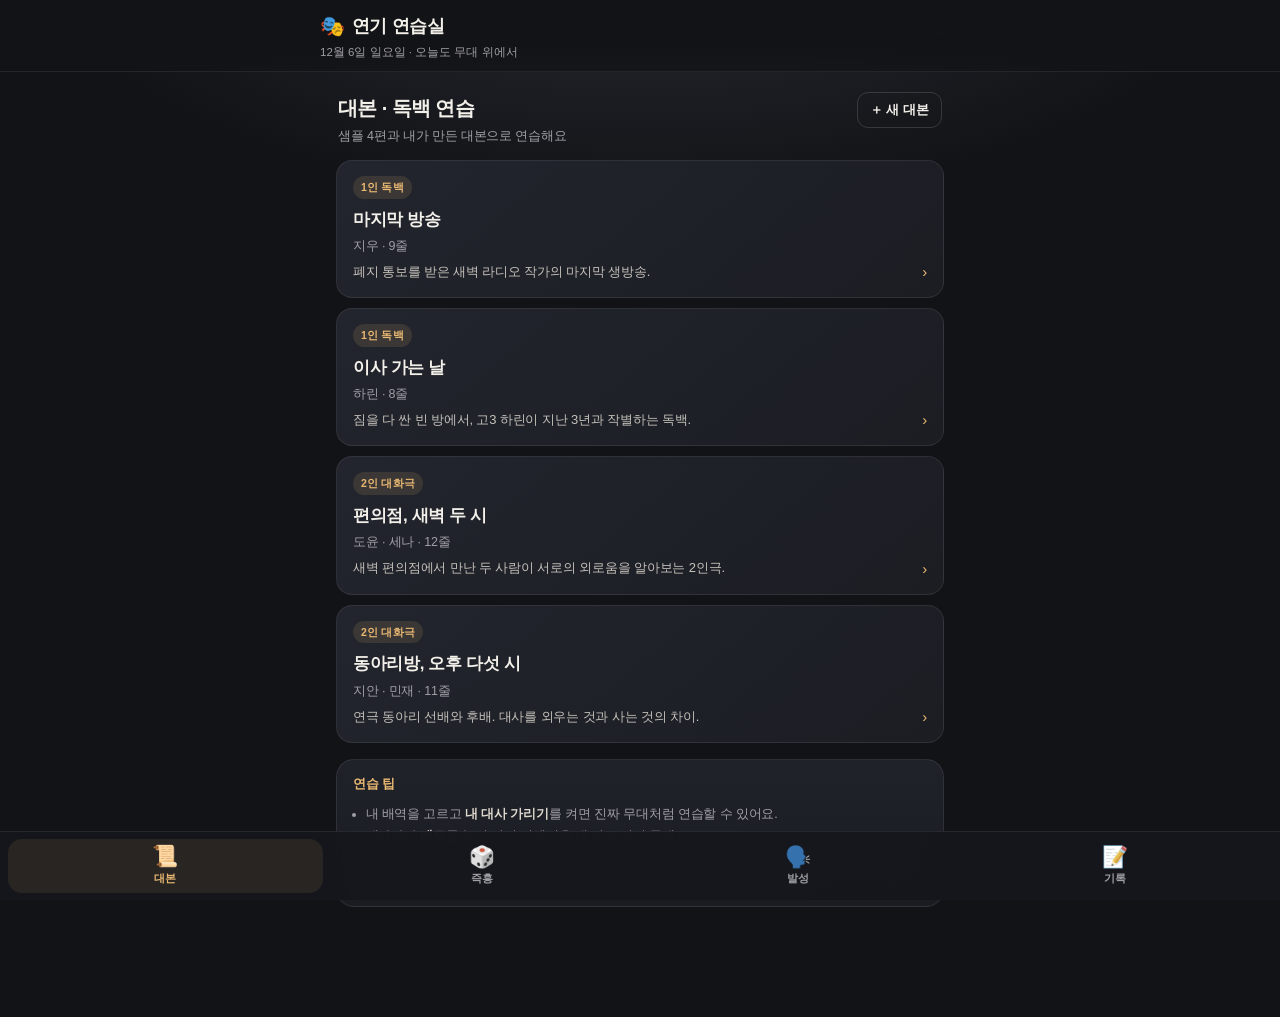
==== index.html @ a3982cc3 "연기 연습 웹앱 배포 (index.html)" ====
<!DOCTYPE html>
<html lang="ko">
<head>
<meta charset="utf-8">
<meta name="viewport" content="width=device-width, initial-scale=1, viewport-fit=cover">
<meta name="theme-color" content="#121316">
<meta name="apple-mobile-web-app-capable" content="yes">
<meta name="apple-mobile-web-app-title" content="연기 연습실">
<meta name="apple-mobile-web-app-status-bar-style" content="black-translucent">
<title>🎭 연기 연습실</title>
<style>
:root{
  --bg:#121316;
  --bg-2:#181a20;
  --panel:#1e2027;
  --panel-2:#242732;
  --line:rgba(255,255,255,.08);
  --line-2:rgba(255,255,255,.14);
  --text:#f3f0ea;
  --muted:#a09ea6;
  --gold:#e9b872;
  --gold-soft:rgba(233,184,114,.12);
  --coral:#f0836b;
  --coral-soft:rgba(240,131,107,.12);
  --green:#8fce9f;
  --radius:18px;
}
*,*::before,*::after{box-sizing:border-box}
html{-webkit-text-size-adjust:100%;scroll-behavior:smooth}
body{
  margin:0;
  min-height:100vh;
  background:#121316;
  background-image:radial-gradient(900px 430px at 50% -10%, #2a2e38 0%, rgba(18,19,22,0) 72%);
  background-repeat:no-repeat;
  color:var(--text);
  font-family:-apple-system,BlinkMacSystemFont,"Apple SD Gothic Neo","Noto Sans KR","Malgun Gothic","Helvetica Neue",sans-serif;
  font-size:16px;
  line-height:1.6;
  letter-spacing:-.01em;
  padding-bottom:calc(88px + env(safe-area-inset-bottom));
  -webkit-font-smoothing:antialiased;
  word-break:keep-all;
  overflow-wrap:break-word;
}
button{font:inherit;color:inherit;background:none;border:0;cursor:pointer;-webkit-tap-highlight-color:transparent}
input,textarea,select{font:inherit;color:inherit}
h1,h2,h3,p,ul{margin:0}
ul{padding-left:1.1em}
.hidden{display:none !important}

/* ---------- header ---------- */
.app-header{
  position:sticky;top:0;z-index:20;
  padding:calc(12px + env(safe-area-inset-top)) 18px 10px;
  background:linear-gradient(180deg, rgba(18,19,22,.97) 60%, rgba(18,19,22,.72));
  -webkit-backdrop-filter:blur(14px);backdrop-filter:blur(14px);
  border-bottom:1px solid var(--line);
}
.header-inner{max-width:640px;margin:0 auto;display:flex;align-items:baseline;justify-content:space-between;gap:10px}
.app-header h1{font-size:18px;letter-spacing:-.02em;display:flex;align-items:center;gap:7px}
.app-header .tagline{font-size:11.5px;color:var(--muted);margin-top:2px;letter-spacing:0}
.brand-mark{font-size:20px;line-height:1}

/* ---------- views ---------- */
main{max-width:640px;margin:0 auto}
.view{display:none;padding:16px 16px 8px}
.view.active{display:block;animation:fadeUp .28s ease both}
@keyframes fadeUp{from{opacity:0;transform:translateY(6px)}to{opacity:1;transform:none}}

.section-head{display:flex;align-items:flex-start;justify-content:space-between;gap:10px;margin:4px 2px 14px}
.section-head h2{font-size:20px;letter-spacing:-.03em}
.section-head .sub{color:var(--muted);font-size:12.5px;margin-top:2px}

/* ---------- generic ---------- */
.btn{
  display:inline-flex;align-items:center;justify-content:center;gap:6px;
  min-height:44px;padding:10px 16px;border-radius:14px;
  background:var(--panel-2);border:1px solid var(--line);color:var(--text);
  font-size:14.5px;font-weight:600;transition:transform .12s ease, background .2s, opacity .2s;
}
.btn:active{transform:scale(.97)}
.btn.primary{background:linear-gradient(135deg,#e9b872,#f0836b);color:#22190f;border-color:transparent;font-weight:800}
.btn.ghost{background:transparent;border-color:var(--line-2);color:var(--text)}
.btn.small{min-height:36px;padding:6px 12px;font-size:13px;border-radius:11px}
.btn.block{width:100%}
.btn.big{min-height:52px;font-size:16px;margin-top:12px}
.btn:disabled{opacity:.45}
.row-2{display:flex;gap:9px}
.row-2>.btn{flex:1}
.row-3{display:flex;gap:8px;margin-top:12px}
.row-3>.btn{flex:1;padding:10px 8px;font-size:13.5px}

.panel{
  background:linear-gradient(180deg,#20222a,#1a1c22);
  border:1px solid var(--line);
  border-radius:var(--radius);
  padding:16px;
  margin-bottom:14px;
}
.panel h3{font-size:14.5px;letter-spacing:-.02em;color:#f6f1e6;margin-bottom:10px}
.hint{color:var(--muted);font-size:12.5px;line-height:1.6}
.hint.inline{margin-left:8px}
.hint:empty{display:none}
.role-line{display:flex;align-items:center;gap:10px;flex-wrap:wrap}
.role-line .field-label{margin:0;flex:0 0 auto}
.field-label{font-size:12px;color:var(--gold);font-weight:700;letter-spacing:.02em;margin:10px 0 7px}
.field-label:first-child{margin-top:0}
.meta{color:var(--muted);font-size:12.5px}
.badge{display:inline-block;font-size:10.5px;font-weight:700;padding:3px 8px;border-radius:999px;background:var(--gold-soft);color:var(--gold);letter-spacing:.02em}
.badge.alt{background:var(--coral-soft);color:var(--coral)}

/* ---------- tabbar ---------- */
.tabbar{
  position:fixed;left:0;right:0;bottom:0;z-index:30;
  display:grid;grid-template-columns:repeat(4,1fr);gap:2px;
  padding:7px 8px calc(7px + env(safe-area-inset-bottom));
  background:rgba(22,23,28,.97);
  -webkit-backdrop-filter:blur(20px);backdrop-filter:blur(20px);
  border-top:1px solid var(--line);
}
.tabbar button{
  display:flex;flex-direction:column;align-items:center;justify-content:center;gap:3px;
  min-height:54px;border-radius:14px;color:var(--muted);font-size:10.5px;font-weight:700;letter-spacing:0;
  transition:color .2s,background .2s;
}
.tabbar .tab-ico{font-size:21px;line-height:1;filter:grayscale(.35);transition:filter .2s,transform .2s}
.tabbar button.active{color:var(--gold);background:rgba(233,184,114,.09)}
.tabbar button.active .tab-ico{filter:none;transform:translateY(-1px)}

/* ---------- script list ---------- */
.script-list{display:flex;flex-direction:column;gap:10px;margin-bottom:16px}
.script-card{
  position:relative;text-align:left;width:100%;
  background:linear-gradient(140deg,#23252e,#1b1d23);
  border:1px solid var(--line);border-radius:16px;padding:15px 16px;
  transition:transform .12s ease,border-color .2s;
}
.script-card:active{transform:scale(.985)}
.script-card h3{font-size:17px;letter-spacing:-.02em;margin:7px 0 3px;padding-right:64px}
.script-card .desc{color:#c6c2bb;font-size:13px;margin-top:6px;line-height:1.55;padding-right:20px}
.script-card .sc-top{display:flex;gap:6px;align-items:center}
.script-card .del-btn{
  position:absolute;top:11px;right:11px;
  font-size:11.5px;color:var(--muted);border:1px solid var(--line);
  padding:5px 9px;border-radius:9px;background:rgba(0,0,0,.18);
}
.script-card .open-hint{position:absolute;right:16px;bottom:13px;font-size:15px;color:var(--gold)}
.tip-panel{padding:14px 16px}
.tip-panel h3{color:var(--gold);font-size:13px}
.tip-panel ul{color:var(--muted);font-size:12.5px;line-height:1.75;padding-left:1em}
.tip-panel b{color:#ded8cd}

/* ---------- script practice ---------- */
.back-btn{color:var(--gold);font-size:13.5px;font-weight:700;padding:6px 0;margin-bottom:6px;display:inline-flex;align-items:center;gap:4px}
.script-head{margin:2px 2px 12px}
.script-head h2{font-size:21px;letter-spacing:-.03em;line-height:1.35}
.script-head .meta{margin-top:4px}
.chips{display:flex;flex-wrap:wrap;gap:7px}
.chip{
  min-height:40px;padding:8px 14px;border-radius:12px;
  background:rgba(255,255,255,.04);border:1px solid var(--line);
  color:#d9d5ce;font-size:13.5px;font-weight:600;transition:all .18s;
}
.chip.selected{background:var(--gold-soft);border-color:rgba(233,184,114,.55);color:var(--gold)}
.switch-row{display:flex;flex-wrap:wrap;align-items:center;gap:9px;margin-top:14px}
.toggle{
  display:inline-flex;align-items:center;gap:8px;
  min-height:42px;padding:9px 14px;border-radius:12px;
  background:rgba(255,255,255,.03);border:1px solid var(--line);
  font-size:13.5px;font-weight:600;color:#cfcbc4;
}
.toggle .dot{width:34px;height:20px;border-radius:999px;background:#3a3d47;position:relative;transition:background .2s;flex:0 0 auto}
.toggle .dot::after{content:"";position:absolute;top:2px;left:2px;width:16px;height:16px;border-radius:50%;background:#8d8f99;transition:transform .2s,background .2s}
.toggle[aria-pressed="true"]{border-color:rgba(233,184,114,.5);color:var(--gold);background:var(--gold-soft)}
.toggle[aria-pressed="true"] .dot{background:rgba(233,184,114,.35)}
.toggle[aria-pressed="true"] .dot::after{transform:translateX(14px);background:var(--gold)}

.practice-bar{display:flex;align-items:center;justify-content:space-between;gap:10px;margin-top:14px;flex-wrap:wrap}
.timer-box{display:flex;align-items:center;gap:8px;background:rgba(0,0,0,.25);border:1px solid var(--line);border-radius:13px;padding:6px 8px 6px 12px}
.timer-box #spTimer{font-variant-numeric:tabular-nums;font-size:19px;font-weight:700;letter-spacing:.02em;min-width:58px;color:#fbf7ef}
.mini-btn{font-size:12.5px;font-weight:700;padding:7px 10px;border-radius:9px;background:rgba(255,255,255,.07);color:#e6e2db;min-height:32px}
.mini-btn.solid{background:var(--gold-soft);color:var(--gold)}
.rec-btn{display:inline-flex;align-items:center;gap:7px;font-size:13.5px;font-weight:700;padding:10px 14px;border-radius:12px;border:1px solid rgba(240,131,107,.4);background:var(--coral-soft);color:var(--coral);min-height:42px}
.rec-btn .rec-dot{width:10px;height:10px;border-radius:50%;background:var(--coral)}
.rec-btn.recording{background:rgba(240,131,107,.26)}
.rec-btn.recording .rec-dot{animation:blink 1s infinite}
@keyframes blink{50%{opacity:.25}}
.speed-row{display:flex;align-items:center;gap:12px;margin-top:12px;font-size:12.5px;color:var(--muted)}
.speed-row input[type=range]{flex:1;accent-color:#e9b872}

.script-body{
  margin-top:12px;max-height:56vh;overflow-y:auto;overscroll-behavior:contain;
  padding:4px 2px 8px;border-radius:16px;
  -webkit-overflow-scrolling:touch;
  scroll-behavior:auto;
}
.script-body.prompting{max-height:64vh;box-shadow:inset 0 0 0 1px rgba(233,184,114,.18);padding:12px 10px}
.script-body::-webkit-scrollbar{width:0}
.line{
  padding:11px 13px;border-radius:14px;margin:7px 0;
  background:rgba(255,255,255,.025);
  border-left:3px solid transparent;
  transition:background .2s;
}
.line .line-head{display:flex;align-items:center;justify-content:space-between;gap:8px;margin-bottom:3px}
.line .sp{font-size:12px;font-weight:800;color:var(--gold);letter-spacing:.02em}
.line .memo-btn{font-size:10.5px;color:#8f8c94;border:1px solid rgba(255,255,255,.09);border-radius:8px;padding:3px 8px}
.line .tx{font-size:16.5px;line-height:1.85;white-space:pre-wrap;color:#f4f1ea}
.line .note{
  margin-top:8px;font-size:12.5px;line-height:1.65;color:#d8c4a0;
  background:rgba(233,184,114,.08);border-radius:9px;padding:7px 10px;white-space:pre-wrap;
}
.line.mine{border-left-color:rgba(240,131,107,.8);background:rgba(240,131,107,.07)}
.line.stage{background:transparent;border-left-color:rgba(255,255,255,.09)}
.line.stage .tx{color:#a9a6ad;font-size:14px;font-style:italic;line-height:1.8}
.line.masked{background:rgba(240,131,107,.06)}
.line.masked .tx{
  filter:blur(7px);-webkit-filter:blur(7px);
  color:transparent;text-shadow:0 0 10px rgba(240,200,180,.5);
  cursor:pointer;user-select:none;-webkit-user-select:none;
}
.line.masked.peek{background:rgba(240,131,107,.14)}
.line.masked.peek .tx{filter:none;-webkit-filter:none;color:#fff4e9;text-shadow:none}
.line.masked .line-head::after{content:"탭하여 살짝 보기";font-size:10px;color:rgba(240,131,107,.75)}
.rec-list{display:flex;flex-direction:column;gap:8px;margin-top:4px}
.recording{background:rgba(255,255,255,.035);border:1px solid var(--line);border-radius:12px;padding:9px 11px}
.recording .rec-top{display:flex;justify-content:space-between;font-size:11.5px;color:var(--muted);margin-bottom:5px}
.recording .player{display:flex;align-items:center;gap:10px}
.play-btn{width:36px;height:36px;border-radius:50%;background:rgba(233,184,114,.16);color:var(--gold);font-size:12px;display:flex;align-items:center;justify-content:center;flex:0 0 auto}
.play-btn:active{transform:scale(.94)}
.seek{flex:1;height:26px;display:flex;align-items:center;cursor:pointer}
.seek-track{width:100%;height:4px;background:rgba(255,255,255,.12);border-radius:999px;overflow:hidden}
.seek-fill{height:100%;width:0;background:linear-gradient(90deg,#e9b872,#f0836b);border-radius:999px;transition:width .1s linear}
.play-time{font-size:11px;color:var(--muted);font-variant-numeric:tabular-nums;min-width:32px;text-align:right}

/* ---------- improv ---------- */
.imp-grid{display:grid;grid-template-columns:1fr 1fr;gap:10px;margin-bottom:14px}
.imp-card{
  min-height:132px;display:flex;flex-direction:column;
  background:linear-gradient(150deg,#242731,#1a1c22);
  border:1px solid var(--line);border-radius:16px;padding:12px 13px;
}
.imp-card-head{display:flex;align-items:center;justify-content:space-between;gap:6px;font-size:11.5px;color:var(--gold);font-weight:700}
.imp-card-head .mini-btn{padding:4px 8px;font-size:11px;min-height:28px;background:rgba(233,184,114,.13);color:var(--gold)}
.imp-val{margin-top:8px;font-size:14px;line-height:1.55;color:#f6f2ea;font-weight:600;flex:1;display:flex;align-items:center}
.imp-val.empty{color:#6f6d76;font-weight:500;font-size:12.5px}
.imp-card.flash{animation:cardFlash .5s ease}
@keyframes cardFlash{0%{border-color:rgba(233,184,114,.85);transform:scale(.98)}100%{border-color:var(--line);transform:none}}

.improv-stage{
  margin-top:14px;padding:22px 16px;text-align:center;
  background:radial-gradient(120% 120% at 50% 0%, rgba(240,131,107,.14), rgba(30,32,39,.9) 60%);
  border:1px solid rgba(240,131,107,.28);border-radius:20px;
}
.stage-label{font-size:12px;font-weight:800;letter-spacing:.14em;color:var(--coral)}
.big-count{font-size:58px;font-weight:800;letter-spacing:-.04em;font-variant-numeric:tabular-nums;line-height:1.15;color:#fff6ea;margin:2px 0}
.stage-sub{color:var(--muted);font-size:12.5px;margin-bottom:14px}
.sudden-banner{
  position:fixed;left:14px;right:14px;top:calc(68px + env(safe-area-inset-top));z-index:60;
  max-width:600px;margin:0 auto;
  background:linear-gradient(135deg,#f0836b,#e9b872);color:#241a12;
  font-weight:800;font-size:15px;line-height:1.5;text-align:center;
  padding:14px 16px;border-radius:16px;
  box-shadow:0 14px 34px rgba(0,0,0,.55);
  animation:dropIn .3s cubic-bezier(.2,1.4,.5,1) both;
}
.sudden-banner small{display:block;font-size:10.5px;letter-spacing:.16em;opacity:.7;margin-bottom:4px}
@keyframes dropIn{from{opacity:0;transform:translateY(-14px) scale(.97)}to{opacity:1;transform:none}}
@keyframes popIn{from{opacity:0;transform:scale(.97)}to{opacity:1;transform:none}}

/* ---------- voice ---------- */
.breath-panel{text-align:center}
.breath-panel h3{text-align:left}
.breath-wrap{display:flex;justify-content:center;align-items:center;height:250px;margin:2px 0 8px}
.breath-circle{
  width:210px;height:210px;border-radius:50%;
  display:flex;flex-direction:column;align-items:center;justify-content:center;gap:2px;
  background:radial-gradient(circle at 50% 35%, rgba(233,184,114,.5), rgba(240,131,107,.22) 60%, rgba(240,131,107,.06) 100%);
  border:1px solid rgba(233,184,114,.4);
  box-shadow:0 0 50px rgba(233,184,114,.16), inset 0 0 40px rgba(255,220,170,.08);
  transform:scale(.8);
  transition:transform 4s cubic-bezier(.37,0,.63,1), box-shadow .6s;
  will-change:transform;
}
.breath-circle.is-inhale{transform:scale(1.12);box-shadow:0 0 70px rgba(233,184,114,.3), inset 0 0 50px rgba(255,220,170,.14)}
.breath-circle.is-hold{transform:scale(1.12)}
.breath-circle.is-exhale{transform:scale(.78);box-shadow:0 0 30px rgba(233,184,114,.1)}
.bc-phase{font-size:12.5px;letter-spacing:.12em;color:#f0e2ca;font-weight:700}
.bc-count{font-size:44px;font-weight:800;line-height:1.1;color:#fffaf1;font-variant-numeric:tabular-nums}
.bc-sub{font-size:11px;color:rgba(255,245,230,.62)}
.breath-settings{display:flex;gap:8px;justify-content:center;flex-wrap:wrap;margin:6px 0 14px}
.breath-settings label{display:flex;align-items:center;gap:6px;font-size:12px;color:var(--muted);background:rgba(255,255,255,.04);border:1px solid var(--line);padding:7px 10px;border-radius:11px}
.breath-settings select{background:transparent;border:0;color:var(--gold);font-weight:700;font-size:13px;padding:2px 2px;min-height:24px}
.breath-settings option{background:#1e2027;color:#f3f0ea}

.dic-card{background:rgba(0,0,0,.22);border:1px solid var(--line);border-radius:14px;padding:18px 16px;margin-top:12px;min-height:104px;display:flex;flex-direction:column;justify-content:center}
.dic-text{font-size:17px;line-height:1.8;font-weight:600;letter-spacing:-.01em;color:#fbf7ee}
.dic-meta{font-size:11.5px;color:var(--muted);margin-top:10px}
.progress{height:5px;background:rgba(255,255,255,.08);border-radius:999px;margin-top:14px;overflow:hidden}
.progress-fill{height:100%;width:0;background:linear-gradient(90deg,#e9b872,#f0836b);border-radius:999px;transition:width .3s}
#dicDone.done{background:rgba(143,206,159,.16);border-color:rgba(143,206,159,.45);color:var(--green)}
.tone-sentence{font-size:14.5px;line-height:1.7;color:#cbc6bd;background:rgba(0,0,0,.2);border-radius:12px;padding:12px 14px;border:1px dashed rgba(255,255,255,.12)}
.tone-result{margin-top:12px;font-size:16px;font-weight:700;color:var(--gold);text-align:center;min-height:26px;line-height:1.5}
.tone-result.settled{animation:popIn .4s ease both;color:#ffd9a8}
#toneSpin{margin-top:12px}

/* ---------- records ---------- */
.stat-grid{display:grid;grid-template-columns:1fr 1fr;gap:10px;margin-bottom:14px}
.stat{background:linear-gradient(150deg,#242730,#1b1d23);border:1px solid var(--line);border-radius:16px;padding:14px 15px}
.stat-num{display:block;font-size:29px;font-weight:800;letter-spacing:-.03em;color:#fdf6e9;line-height:1.2}
.stat-num span{font-size:12px;font-weight:600;color:var(--muted);margin-left:3px}
.stat-label{font-size:11.5px;color:var(--muted)}
.week-chart{display:flex;align-items:flex-end;justify-content:space-between;gap:6px;height:104px;padding-top:6px}
.wc-col{flex:1;display:flex;flex-direction:column;align-items:center;justify-content:flex-end;gap:5px;height:100%}
.wc-bar{width:100%;max-width:26px;background:rgba(255,255,255,.07);border-radius:6px 6px 3px 3px;min-height:4px;transition:height .4s}
.wc-col.has .wc-bar{background:linear-gradient(180deg,#f0836b,#e9b872)}
.wc-col.today .wc-label{color:var(--gold);font-weight:800}
.wc-label{font-size:10px;color:var(--muted)}
.wc-min{font-size:9px;color:#7d7a83;height:11px}
.star-row{display:flex;gap:6px;margin-bottom:12px}
.star{font-size:34px;line-height:1;color:#4a4c57;padding:4px 5px;transition:transform .12s,color .12s}
.star:active{transform:scale(1.15)}
.star.active{color:var(--gold);text-shadow:0 0 16px rgba(233,184,114,.4)}
.text-input{
  width:100%;min-height:46px;border-radius:12px;border:1px solid var(--line);
  background:rgba(0,0,0,.25);padding:11px 13px;font-size:14.5px;color:var(--text);
}
.text-input::placeholder{color:#6c6a73}
.text-input:focus{outline:none;border-color:rgba(233,184,114,.5)}
#fbSave{margin-top:10px}
.record-list{display:flex;flex-direction:column;gap:8px}
.record-item{position:relative;background:rgba(255,255,255,.035);border:1px solid var(--line);border-radius:12px;padding:11px 13px}
.record-item .rec-top{display:flex;align-items:center;justify-content:space-between;gap:8px}
.record-item .rec-stars{color:var(--gold);font-size:14px;letter-spacing:1px}
.record-item .rec-date{font-size:10.5px;color:var(--muted)}
.record-item p{font-size:13.5px;color:#e5e0d7;margin-top:5px;line-height:1.6;padding-right:36px}
.record-item .del{position:absolute;right:9px;bottom:9px;font-size:10.5px;color:#8a8791;padding:4px 7px;border:1px solid var(--line);border-radius:8px}
.empty-state{color:#767480;font-size:13px;text-align:center;padding:18px 6px;line-height:1.6}
.session-list{display:flex;flex-direction:column;gap:1px}
.session-item{display:flex;align-items:center;justify-content:space-between;gap:10px;padding:9px 2px;border-bottom:1px solid rgba(255,255,255,.05);font-size:12.5px}
.session-item:last-child{border-bottom:0}
.session-item .s-label{color:#dcd7ce;display:flex;align-items:center;gap:7px}
.session-item .s-ico{font-size:14px}
.session-item .s-time{color:#7f7c86;font-size:11px;white-space:nowrap}
#storageWarn{text-align:center;padding:2px 0 10px}

/* ---------- modal / toast ---------- */
.modal-backdrop{
  position:fixed;inset:0;z-index:80;display:flex;align-items:flex-end;justify-content:center;
  background:rgba(5,5,8,.66);-webkit-backdrop-filter:blur(4px);backdrop-filter:blur(4px);
  padding:0;
}
.modal-sheet{
  width:100%;max-width:640px;max-height:90vh;overflow-y:auto;
  background:#1b1d24;border:1px solid var(--line-2);border-bottom:0;
  border-radius:22px 22px 0 0;padding:18px 18px calc(18px + env(safe-area-inset-bottom));
  animation:sheetUp .26s cubic-bezier(.2,.9,.3,1) both;
}
@keyframes sheetUp{from{transform:translateY(24px);opacity:.6}to{transform:none;opacity:1}}
.modal-head{display:flex;align-items:center;justify-content:space-between;gap:10px;margin-bottom:14px}
.modal-head h3{font-size:17px;letter-spacing:-.02em}
.icon-btn{font-size:15px;color:var(--muted);padding:6px 9px;border-radius:9px;background:rgba(255,255,255,.05);min-height:34px}
.modal-body{font-size:14px;color:#ddd8d0;line-height:1.65}
.modal-foot{display:flex;gap:9px;margin-top:16px}
.modal-foot .btn{flex:1}
.field{display:block;margin-bottom:12px}
.field>span{display:block;font-size:11.5px;color:var(--gold);font-weight:700;margin-bottom:6px}
.field input,.field textarea{
  width:100%;border-radius:12px;border:1px solid var(--line);background:rgba(0,0,0,.28);
  padding:11px 13px;font-size:14.5px;color:var(--text);line-height:1.6;
}
.field textarea{resize:vertical;min-height:150px;font-family:inherit}
.field input:focus,.field textarea:focus{outline:none;border-color:rgba(233,184,114,.5)}
.field input::placeholder,.field textarea::placeholder{color:#6c6a73}
#memoInput{width:100%;min-height:100px;border-radius:12px;border:1px solid var(--line);background:rgba(0,0,0,.28);padding:12px 13px;font-size:14.5px;color:var(--text);line-height:1.65;resize:vertical}
#memoInput:focus{outline:none;border-color:rgba(233,184,114,.5)}
.toast{
  position:fixed;left:50%;bottom:calc(96px + env(safe-area-inset-bottom));z-index:90;
  transform:translate(-50%,10px);opacity:0;pointer-events:none;
  max-width:88vw;padding:11px 17px;border-radius:13px;
  background:#f3ead9;color:#231a10;font-size:13px;font-weight:700;text-align:center;line-height:1.5;
  box-shadow:0 10px 30px rgba(0,0,0,.5);transition:opacity .22s,transform .22s;
}
.toast.show{opacity:1;transform:translate(-50%,0)}
@media (max-width:380px){
  .big-count{font-size:50px}
  .toggle{padding:8px 11px;font-size:12.5px;flex:1;justify-content:center}
  .switch-row{gap:7px}
  .timer-box{padding:5px 6px 5px 9px}
  .timer-box #spTimer{font-size:17px;min-width:52px}
  .mini-btn{padding:6px 8px;font-size:11.5px}
  .rec-btn{padding:9px 11px;font-size:12.5px;min-height:40px}
  .practice-bar{gap:7px;flex-wrap:nowrap}
  .breath-circle{width:180px;height:180px}
  .bc-count{font-size:38px}
  .stat-num{font-size:25px}
}
@media (max-width:340px){
  .imp-grid{grid-template-columns:1fr}
  .imp-card{min-height:auto}
}
@media (prefers-reduced-motion:reduce){
  *{animation-duration:.01ms !important;transition-duration:.01ms !important}
}
</style>
</head>
<body>

<header class="app-header">
  <div class="header-inner">
    <div>
      <h1><span class="brand-mark">🎭</span>연기 연습실</h1>
      <p class="tagline" id="todayLine">오늘도 무대 위에서</p>
    </div>
  </div>
</header>

<main>
  <!-- ================= 대본 ================= -->
  <section class="view active" id="view-script">
    <div id="scriptList">
      <div class="section-head">
        <div>
          <h2>대본 · 독백 연습</h2>
          <p class="sub">샘플 4편과 내가 만든 대본으로 연습해요</p>
        </div>
        <button class="btn small ghost" id="btnNewScript">＋ 새 대본</button>
      </div>
      <div class="script-list" id="scriptCards"></div>
      <div class="panel tip-panel">
        <h3>연습 팁</h3>
        <ul>
          <li>내 배역을 고르고 <b>내 대사 가리기</b>를 켜면 진짜 무대처럼 연습할 수 있어요.</li>
          <li>대사마다 <b>메모</b>를 눌러 감정·디렉팅을 내 말로 적어 두세요.</li>
          <li>녹음은 이 화면을 닫으면 사라지니, 마음에 들면 바로 들어보세요.</li>
          <li>이 파일을 아이폰 파일 앱에 저장해 두면 인터넷 없이도 언제든 열 수 있어요.</li>
        </ul>
      </div>
    </div>

    <div id="scriptPractice" class="hidden">
      <button class="back-btn" id="btnBack">‹ 대본 목록</button>
      <div class="script-head">
        <h2 id="spTitle"></h2>
        <p class="meta" id="spMeta"></p>
      </div>
      <div class="panel">
        <div class="role-line">
          <p class="field-label">내 배역</p>
          <div class="chips" id="spRoles"></div>
        </div>
        <div class="switch-row">
          <button class="toggle" id="blindToggle" aria-pressed="false"><span class="dot"></span>내 대사 가리기</button>
          <button class="toggle" id="prompterToggle" aria-pressed="false"><span class="dot"></span>프롬프터</button>
        </div>
        <p class="hint" id="spBlindHint" style="margin-top:8px"></p>
        <div class="practice-bar">
          <div class="timer-box">
            <span id="spTimer">00:00</span>
            <button class="mini-btn solid" id="spTimerBtn">시작</button>
            <button class="mini-btn" id="spTimerReset">리셋</button>
          </div>
          <button class="rec-btn" id="spRecBtn"><span class="rec-dot"></span><span id="spRecLabel">녹음</span></button>
        </div>
        <div class="speed-row hidden" id="spSpeedRow">
          <span>자동 스크롤</span>
          <input type="range" id="spSpeed" min="1" max="5" step="1" value="3" aria-label="프롬프터 속도">
        </div>
        <p class="hint" id="spRecHint" style="margin-top:9px"></p>
        <p class="hint" id="spRecSupport" style="margin-top:6px"></p>
      </div>
      <div class="script-body" id="spBody"></div>
      <div class="rec-list" id="spRecList"></div>
    </div>
  </section>

  <!-- ================= 즉흥 ================= -->
  <section class="view" id="view-improv">
    <div class="section-head">
      <div>
        <h2>즉흥 연기 훈련</h2>
        <p class="sub">카드를 뽑고, 준비하고, 무대에 서세요</p>
      </div>
    </div>
    <div class="imp-grid" id="impCards"></div>
    <div class="row-2" style="margin-bottom:14px">
      <button class="btn primary" id="impDrawAll">🎲 전체 뽑기</button>
      <button class="btn ghost" id="impReset">카드 비우기</button>
    </div>

    <div class="panel">
      <p class="field-label">준비 시간</p>
      <div class="chips" id="prepChips">
        <button class="chip selected" data-sec="10">10초</button>
        <button class="chip" data-sec="30">30초</button>
      </div>
      <p class="field-label">연기 시간</p>
      <div class="chips" id="actChips">
        <button class="chip" data-sec="60">1분</button>
        <button class="chip selected" data-sec="120">2분</button>
        <button class="chip" data-sec="180">3분</button>
      </div>
      <div class="switch-row">
        <button class="toggle" id="suddenToggle" aria-pressed="false"><span class="dot"></span>돌발 디렉팅</button>
        <span class="hint inline">연기 중 20초마다 새 지시</span>
      </div>
      <button class="btn primary block big" id="impStartBtn">연습 시작</button>
    </div>

    <div class="improv-stage hidden" id="impStage">
      <p class="stage-label" id="impPhase">준비</p>
      <div class="big-count" id="impCount">00:10</div>
      <p class="stage-sub" id="impSub">카드를 다시 확인하세요</p>
      <button class="btn ghost block" id="impStopBtn">그만하기</button>
    </div>
  </section>

  <!-- ================= 발성 ================= -->
  <section class="view" id="view-voice">
    <div class="section-head">
      <div>
        <h2>발성 · 발음 훈련</h2>
        <p class="sub">호흡을 잡고, 혀를 풀고, 감정을 입혀요</p>
      </div>
    </div>

    <div class="panel breath-panel">
      <h3>복식호흡 가이드</h3>
      <div class="breath-wrap">
        <div class="breath-circle" id="breathCircle">
          <span class="bc-phase" id="breathPhase">준비</span>
          <strong class="bc-count" id="breathCount">–</strong>
          <span class="bc-sub" id="breathCycles">0회 완료</span>
        </div>
      </div>
      <div class="breath-settings">
        <label>들이쉬기
          <select id="inhaleSel" aria-label="들이쉬기 초">
            <option>2</option><option>3</option><option selected>4</option><option>5</option><option>6</option><option>7</option><option>8</option>
          </select>
        </label>
        <label>멈추기
          <select id="holdSel" aria-label="멈추기 초">
            <option>0</option><option>2</option><option>3</option><option selected>4</option><option>5</option><option>6</option><option>8</option>
          </select>
        </label>
        <label>내쉬기
          <select id="exhaleSel" aria-label="내쉬기 초">
            <option>3</option><option>4</option><option>5</option><option selected>6</option><option>7</option><option>8</option><option>10</option>
          </select>
        </label>
      </div>
      <div class="row-2">
        <button class="btn primary" id="breathStart">호흡 시작</button>
        <button class="btn ghost" id="breathStop">멈추기</button>
      </div>
      <p class="hint" style="margin-top:10px">배에 손을 얹고, 어깨는 그대로. 원이 커지면 들이쉬고 작아지면 내쉬어요.</p>
    </div>

    <div class="panel">
      <h3>딕션 · 발음 문장</h3>
      <div class="chips" id="dicLevels"></div>
      <div class="dic-card">
        <p class="dic-text" id="dicText"></p>
        <p class="dic-meta" id="dicMeta"></p>
      </div>
      <div class="row-3">
        <button class="btn ghost" id="dicPrev">‹ 이전</button>
        <button class="btn" id="dicDone">완료 체크</button>
        <button class="btn ghost" id="dicNext">다음 ›</button>
      </div>
      <div class="progress"><div class="progress-fill" id="dicProgress"></div></div>
      <p class="hint" id="dicCount" style="margin-top:8px"></p>
    </div>

    <div class="panel">
      <h3>감정 톤 룰렛</h3>
      <p class="tone-sentence" id="toneSentence"></p>
      <button class="btn primary block" id="toneSpin">🎡 감정 룰렛 돌리기</button>
      <p class="tone-result" id="toneResult">문장에 어떤 감정이 입혀질까요?</p>
    </div>
  </section>

  <!-- ================= 기록 ================= -->
  <section class="view" id="view-records">
    <div class="section-head">
      <div>
        <h2>연습 기록</h2>
        <p class="sub">쌓인 연습이 실력이 돼요</p>
      </div>
    </div>

    <div class="stat-grid">
      <div class="stat"><span class="stat-num" id="statToday">0<span>회</span></span><span class="stat-label">오늘 연습</span></div>
      <div class="stat"><span class="stat-num" id="statTotal">0<span>회</span></span><span class="stat-label">누적 연습</span></div>
      <div class="stat"><span class="stat-num" id="statMinutes">0<span>분</span></span><span class="stat-label">누적 시간</span></div>
      <div class="stat"><span class="stat-num" id="statStreak">0<span>일</span></span><span class="stat-label">연속 연습</span></div>
    </div>

    <div class="panel">
      <h3>최근 7일</h3>
      <div class="week-chart" id="weekChart"></div>
    </div>

    <div class="panel">
      <h3>오늘의 셀프 피드백</h3>
      <div class="star-row" id="starRow">
        <button class="star" data-star="1" aria-label="1점">★</button>
        <button class="star" data-star="2" aria-label="2점">★</button>
        <button class="star" data-star="3" aria-label="3점">★</button>
        <button class="star" data-star="4" aria-label="4점">★</button>
        <button class="star" data-star="5" aria-label="5점">★</button>
      </div>
      <input class="text-input" id="fbMemo" maxlength="80" placeholder="한 줄 피드백 (예: 마지막 대사에서 목소리가 떨렸다)">
      <button class="btn primary block" id="fbSave">기록 저장</button>
    </div>

    <div class="panel">
      <h3>피드백 목록</h3>
      <div class="record-list" id="recordList"></div>
    </div>

    <div class="panel">
      <h3>최근 연습 활동</h3>
      <div class="session-list" id="sessionList"></div>
    </div>
    <p class="hint" id="storageWarn"></p>
  </section>
</main>

<div class="sudden-banner hidden" id="suddenBanner"></div>

<nav class="tabbar" aria-label="주요 메뉴">
  <button data-tab="script" class="active" aria-current="page"><span class="tab-ico">📜</span>대본</button>
  <button data-tab="improv"><span class="tab-ico">🎲</span>즉흥</button>
  <button data-tab="voice"><span class="tab-ico">🗣️</span>발성</button>
  <button data-tab="records"><span class="tab-ico">📝</span>기록</button>
</nav>

<div class="modal-backdrop hidden" id="modal" role="dialog" aria-modal="true" aria-labelledby="modalTitle">
  <div class="modal-sheet">
    <div class="modal-head">
      <h3 id="modalTitle">제목</h3>
      <button class="icon-btn" id="modalClose" aria-label="닫기">✕</button>
    </div>
    <div class="modal-body" id="modalBody"></div>
    <div class="modal-foot">
      <button class="btn ghost" id="modalCancel">취소</button>
      <button class="btn primary" id="modalOk">저장</button>
    </div>
  </div>
</div>

<div class="toast" id="toast"></div>

<script>
(function(){
'use strict';

/* =========================================================
   0. 기본 유틸
   ========================================================= */
var $ = function(sel, root){ return (root || document).querySelector(sel); };
var $$ = function(sel, root){ return Array.prototype.slice.call((root || document).querySelectorAll(sel)); };
function esc(s){
  return String(s == null ? '' : s).replace(/[&<>"']/g, function(c){
    return {'&':'&amp;','<':'&lt;','>':'&gt;','"':'&quot;',"'":'&#39;'}[c];
  });
}
function pad2(n){ return (n < 10 ? '0' : '') + n; }
function fmt(sec){
  sec = Math.max(0, Math.floor(sec));
  var m = Math.floor(sec / 60), s = sec % 60;
  return pad2(m) + ':' + pad2(s);
}
function dayKey(ts){
  var d = new Date(ts);
  return d.getFullYear() + '-' + pad2(d.getMonth() + 1) + '-' + pad2(d.getDate());
}
function shortDate(ts){
  var d = new Date(ts);
  return (d.getMonth() + 1) + '.' + d.getDate() + ' ' + pad2(d.getHours()) + ':' + pad2(d.getMinutes());
}
function rand(n){ return Math.floor(Math.random() * n); }
function pick(arr){ return arr[rand(arr.length)]; }

var toastTimer = null;
function toast(msg){
  var el = $('#toast');
  el.textContent = msg;
  el.classList.add('show');
  clearTimeout(toastTimer);
  toastTimer = setTimeout(function(){ el.classList.remove('show'); }, 2600);
}

function hideToast(){
  var el = $('#toast');
  if (el) el.classList.remove('show');
  clearTimeout(toastTimer);
}

/* =========================================================
   1. 저장소
   ========================================================= */
var KEY = 'actingPracticeApp.v1';
var storageOk = true;
try {
  localStorage.setItem('__ap_test', '1');
  localStorage.removeItem('__ap_test');
} catch (e) { storageOk = false; }

var store = {
  customScripts: [],
  memos: {},
  dictionDone: {},
  records: [],
  sessions: []
};

try {
  var rawStore = localStorage.getItem(KEY);
  if (rawStore) {
    var parsed = JSON.parse(rawStore);
    if (parsed && typeof parsed === 'object') {
      if (Array.isArray(parsed.customScripts)) store.customScripts = parsed.customScripts;
      if (parsed.memos && typeof parsed.memos === 'object') store.memos = parsed.memos;
      if (parsed.dictionDone && typeof parsed.dictionDone === 'object') store.dictionDone = parsed.dictionDone;
      if (Array.isArray(parsed.records)) store.records = parsed.records;
      if (Array.isArray(parsed.sessions)) store.sessions = parsed.sessions;
    }
  }
} catch (e) { /* 손상된 저장값은 무시하고 새로 시작 */ }

/* 저장값 검사 */
store.customScripts = store.customScripts.filter(function(s){
  return s && typeof s.title === 'string' && Array.isArray(s.roles) && Array.isArray(s.lines) && s.lines.length;
}).map(function(s){
  return {
    id: s.id || ('c_' + Date.now() + '_' + rand(9999)),
    title: s.title,
    roles: s.roles.length ? s.roles : ['나'],
    summary: typeof s.summary === 'string' ? s.summary : '',
    lines: s.lines.filter(function(l){ return l && typeof l.t === 'string'; }).map(function(l){
      return { sp: typeof l.sp === 'string' && l.sp ? l.sp : '지문', t: l.t };
    })
  };
});
store.records = store.records.filter(function(r){ return r && r.ts && r.rating; });
store.sessions = store.sessions.filter(function(s){ return s && s.ts && s.sec; });

function save(){
  if (!storageOk) return;
  try {
    localStorage.setItem(KEY, JSON.stringify(store));
  } catch (e) {
    storageOk = false;
    var w = $('#storageWarn');
    if (w) w.textContent = '저장 공간이 부족해 기록을 저장하지 못했어요. 브라우저 설정에서 저장 공간을 확인해 주세요.';
  }
}

/* =========================================================
   2. 내장 대본
   ========================================================= */
var BUILTIN_SCRIPTS = [
  {
    id: 'b1',
    title: '마지막 방송',
    roles: ['지우'],
    summary: '폐지 통보를 받은 새벽 라디오 작가의 마지막 생방송.',
    lines: [
      { sp:'지문', t:'(라디오 스튜디오. 새벽 두 시. ON AIR 램프가 깜빡인다. 지우는 헤드폰을 고쳐 쓰고, 마이크 앞에서 조용히 숨을 고른다.)' },
      { sp:'지우', t:'여러분, 안녕하세요. 새벽 두 시, 지우입니다.', note:'처음처럼 밝게. 그러나 끝을 아는 목소리로.' },
      { sp:'지우', t:'오늘은... 조금 이상한 날이네요. 스튜디오가 어제보다 넓게 느껴져요.', note:'말끝을 흐리며, 주변을 둘러보는 시선.' },
      { sp:'지우', t:'3년 동안 이 자리에 앉아서, 저는 한 번도 제 목소리가 누군가에게 닿는지 확인하지 못했어요.', note:'담담하게. 서운함을 눌러 담아서.' },
      { sp:'지우', t:'그런데 오늘, 사연이 왔더라고요. “작가님 덕분에 버텼다”고.', note:'살짝 웃음. 목이 메이면 잠깐 멈춰도 좋아요.' },
      { sp:'지우', t:'(웃음) 이거, 조금 반칙이잖아요. 마지막 날에 이런 걸 보내면.', note:'웃다가 눈물이 올라오는 타이밍. 웃음과 울음 사이.' },
      { sp:'지우', t:'저는 오늘로 이 방을 떠납니다.', note:'또박또박. 오늘 가장 조용한 목소리로.' },
      { sp:'지우', t:'하지만... 제 목소리는 어딘가에 남아 있겠죠. 여러분의 밤처럼.', note:'마지막 문장은 천천히. 여운을 남기고 3초 침묵.' },
      { sp:'지문', t:'(ON AIR 램프가 꺼진다. 지우는 헤드폰을 벗고, 한참 동안 마이크를 바라본다.)' }
    ]
  },
  {
    id: 'b2',
    title: '이사 가는 날',
    roles: ['하린'],
    summary: '짐을 다 싼 빈 방에서, 고3 하린이 지난 3년과 작별하는 독백.',
    lines: [
      { sp:'지문', t:'(이사 간 빈 방. 벽에는 압정 자국만 남아 있다. 하린이 바닥에 앉아 이어폰 한쪽만 끼고 있다.)' },
      { sp:'하린', t:'다 떼어 냈네. 3년 동안 붙였던 것들.', note:'혼잣말처럼. 방 안 공기를 확인하듯.' },
      { sp:'하린', t:'처음 이 방에 왔을 때, 창문이 마음에 안 들어서 이불을 뒤집어썼던 게 엊그제 같은데.', note:'어린 자신을 떠올리며 살짝 웃음.' },
      { sp:'하린', t:'(벽을 손으로 짚으며) 여기, 내 키 표시. 1학년 때는 이 선까지였는데.', note:'손끝으로 벽을 따라 올라가며. 서글픔보다 다정하게.' },
      { sp:'하린', t:'엄마는 새 집이 더 좋을 거래. 나도 그렇게 믿고 싶어.', note:'엄마 목소리를 잠깐 흉내. 이내 자기 목소리로.' },
      { sp:'하린', t:'그런데 자꾸... 이 방이 내 편이었던 것 같아.', note:'목이 잠기는 지점. 참지 말고 그대로.' },
      { sp:'하린', t:'아무한테도 말 못한 것들, 다 이 벽이 듣고 있었으니까.', note:'벽에게 말하듯. 아주 낮게.' },
      { sp:'하린', t:'(일어나며) 잘 있어. 나는 이제, 처음 보는 방에서 처음 보는 나를 해볼게.', note:'문 쪽을 보며. 울지 않고, 단단하게.' }
    ]
  },
  {
    id: 'b3',
    title: '편의점, 새벽 두 시',
    roles: ['도윤', '세나'],
    summary: '새벽 편의점에서 만난 두 사람이 서로의 외로움을 알아보는 2인극.',
    lines: [
      { sp:'지문', t:'(편의점. 새벽 두 시. 냉장고 소리만 웅웅거린다. 도윤이 컵라면을 들고 계산대 앞에 선다.)' },
      { sp:'도윤', t:'저... 이거, 뜨거운 물 어디서 받아요?', note:'말을 걸기까지 3초 망설인다. 목소리가 작다.' },
      { sp:'세나', t:'저쪽 구석, 커피 머신 옆에 있어요.', note:'손끝으로 가리키며. 계산대에서 눈을 떼지 않는다.' },
      { sp:'도윤', t:'아, 네... (가지 않는다) 저기, 혹시... 여기 자리 있어요? 먹고 가면 안 되나요?', note:'가려다 돌아선다. 이 장면의 핵심은 「안 가는 발」.' },
      { sp:'세나', t:'창가 쪽에 앉으시면 돼요. 아무도 안 와요, 이 시간엔.', note:'무심하게. 그런데 목소리가 조금 풀린다.' },
      { sp:'도윤', t:'그쵸. 저도 이 시간에만 와요. 낮엔... 사람이 너무 많아서.', note:'웃으려다 실패. 변명처럼.' },
      { sp:'세나', t:'(잠깐) 저도요. 그래서 야간이 좋아요. 손님 한 명, 두 명. 그럼, 이제 조용해지잖아요.', note:'처음으로 도윤을 본다. 자기 얘기를 꺼내는 용기.' },
      { sp:'도윤', t:'조용한 게... 좋으세요?', note:'진짜 궁금해서 묻는다. 대답이 두렵다.' },
      { sp:'세나', t:'싫어요. 그런데 익숙해요.', note:'웃음. 자조와 체념이 섞인 한마디.' },
      { sp:'세나', t:'(도윤이 웃자) 손님, 왜 웃으세요?', note:'살짝 방어적. 볼을 붉히며.' },
      { sp:'도윤', t:'아, 죄송해요. 처음으로 누가 저랑 같은 말 하는 것 같아서요.', note:'이 대사에서 시선을 피하지 않는다. 조심스러운 고백처럼.' },
      { sp:'지문', t:'(둘 다 아무 말 없이 컵라면의 김을 본다. 냉장고 소리가 한 번 더 웅웅거린다.)' }
    ]
  },
  {
    id: 'b4',
    title: '동아리방, 오후 다섯 시',
    roles: ['지안', '민재'],
    summary: '연극 동아리 선배와 후배. 대사를 외우는 것과 사는 것의 차이.',
    lines: [
      { sp:'지문', t:'(학교 연극 동아리방. 대본이 바닥에 흩어져 있다. 지안이 팔짱을 끼고 서 있고, 민재가 대본을 든 채 고개를 숙이고 있다.)' },
      { sp:'지안', t:'방금 그 대사, 다시 해 봐.', note:'차갑게. 화가 아니라 기대.' },
      { sp:'민재', t:'...선배, 저 열 번 했어요.', note:'지친 목소리. 항변이라기보다 하소연.' },
      { sp:'지안', t:'그래서? 열 번 잘못했으니까 한 번 더 하는 거야.', note:'단호하게. 후배를 미워해서가 아니라는 걸 목소리에 담아.' },
      { sp:'민재', t:'(숨을 고르며) “나는... 그날 널 보내지 않았어.”', note:'대사를 읽는다. 아직 「읽는」 느낌.' },
      { sp:'지안', t:'아니. 너는 지금 대사를 외우고 있잖아.', note:'한 걸음 다가선다. 목소리를 낮춘다.' },
      { sp:'지안', t:'그 사람은, 10년 만에 그 사람을 만난 거야. 외우는 게 아니고, 겨우겨우 꺼내는 거지.', note:'자기 경험을 꺼내는 순간. 말끝이 흔들린다.' },
      { sp:'민재', t:'그게... 그게 뭔데요. 겨우겨우 꺼내는 게.', note:'처음으로 눈을 든다. 진짜로 묻는다.' },
      { sp:'지안', t:'(조용히) 네가 마지막으로 누군가한테 진심을 말했던 순간을 떠올려 봐. 목이 잠기잖아. 그걸로 해.', note:'선배가 아니라 사람으로서. 시선을 피한다.' },
      { sp:'민재', t:'(한참 뒤) ...“나는, 그날 널 보내지 않았어.”', note:'이번엔 다르다. 끝에 침묵을 남긴다.' },
      { sp:'지안', t:'(고개를 끄덕인다) 됐어. 이제 그걸 기억해 둬. 대사 말고, 방금 그 목소리.', note:'칭찬을 아끼는 사람의 칭찬. 짧게.' }
    ]
  }
];

function allScripts(){
  return BUILTIN_SCRIPTS.concat(store.customScripts);
}
function findScript(id){
  var list = allScripts();
  for (var i = 0; i < list.length; i++) if (list[i].id === id) return list[i];
  return null;
}

/* =========================================================
   3. 탭 전환
   ========================================================= */
var TAB_NAMES = ['script', 'improv', 'voice', 'records'];
function switchTab(name){
  TAB_NAMES.forEach(function(t){
    var v = document.getElementById('view-' + t);
    if (v) v.classList.toggle('active', t === name);
  });
  $$('.tabbar button').forEach(function(b){
    var on = b.getAttribute('data-tab') === name;
    b.classList.toggle('active', on);
    if (on) b.setAttribute('aria-current', 'page');
    else b.removeAttribute('aria-current');
  });
  if (name !== 'script') stopPrompter();
  if (name === 'records') renderRecords();
  window.scrollTo(0, 0);
}
$$('.tabbar button').forEach(function(b){
  b.addEventListener('click', function(){ switchTab(b.getAttribute('data-tab')); });
});

/* =========================================================
   4. 대본 목록
   ========================================================= */
function renderScriptList(){
  var list = allScripts();
  var html = list.map(function(s){
    var isCustom = s.id.indexOf('c_') === 0;
    var duet = s.roles.length > 1;
    return '<div class="script-card" data-open="' + esc(s.id) + '" role="button" tabindex="0">' +
      '<div class="sc-top">' +
        '<span class="badge">' + (duet ? '2인 대화극' : '1인 독백') + '</span>' +
        (isCustom ? '<span class="badge alt">내 대본</span>' : '') +
      '</div>' +
      '<h3>' + esc(s.title) + '</h3>' +
      '<p class="meta">' + esc(s.roles.join(' · ')) + ' · ' + s.lines.length + '줄</p>' +
      (s.summary ? '<p class="desc">' + esc(s.summary) + '</p>' : '') +
      '<span class="open-hint">›</span>' +
      (isCustom ? '<button class="del-btn" data-del="' + esc(s.id) + '">삭제</button>' : '') +
    '</div>';
  }).join('');
  $('#scriptCards').innerHTML = html;
}

$('#scriptCards').addEventListener('click', function(e){
  var del = e.target.closest('[data-del]');
  if (del){
    e.stopPropagation();
    askDeleteScript(del.getAttribute('data-del'));
    return;
  }
  var card = e.target.closest('[data-open]');
  if (card) openScript(card.getAttribute('data-open'));
});
$('#scriptCards').addEventListener('keydown', function(e){
  if (e.key !== 'Enter' && e.key !== ' ') return;
  var card = e.target.closest('[data-open]');
  if (card){ e.preventDefault(); openScript(card.getAttribute('data-open')); }
});

function askDeleteScript(id){
  var s = findScript(id);
  if (!s) return;
  openModal('대본 삭제', '<p>“' + esc(s.title) + '” 대본을 삭제할까요?<br><span class="hint">삭제하면 되돌릴 수 없어요. 내가 쓴 메모도 함께 사라집니다.</span></p>', '삭제', function(){
    store.customScripts = store.customScripts.filter(function(x){ return x.id !== id; });
    Object.keys(store.memos).forEach(function(k){
      if (k.indexOf(id + ':') === 0) delete store.memos[k];
    });
    save();
    renderScriptList();
    toast('대본을 삭제했어요');
    return true;
  });
}

/* =========================================================
   5. 대본 연습 화면
   ========================================================= */
var currentScript = null;
var myRole = null;
var blindOn = false;
var prompterOn = false;
var prompterRAF = null;

function openScript(id){
  var s = findScript(id);
  if (!s) return;
  stopRecordingIfActive();
  currentScript = s;
  myRole = s.roles.length ? s.roles[0] : null;
  blindOn = false;
  $('#blindToggle').setAttribute('aria-pressed', 'false');
  setPrompterOff();
  resetSpTimer();
  clearRecordings();
  $('#spRecHint').textContent = '';
  $('#spRecLabel').textContent = '녹음';
  renderPractice();
  $('#scriptList').classList.add('hidden');
  $('#scriptPractice').classList.remove('hidden');
  window.scrollTo(0, 0);
}

$('#btnBack').addEventListener('click', function(){
  stopPrompter();
  pauseSpTimer(false);
  stopRecordingIfActive();
  $('#scriptPractice').classList.add('hidden');
  $('#scriptList').classList.remove('hidden');
  renderScriptList();
  window.scrollTo(0, 0);
});

function effectiveMemo(script, index){
  var key = script.id + ':' + index;
  if (Object.prototype.hasOwnProperty.call(store.memos, key)) return store.memos[key];
  return script.lines[index].note || '';
}

function renderPractice(keepScroll){
  var s = currentScript;
  if (!s) return;
  var body = $('#spBody');
  var prevScroll = keepScroll ? body.scrollTop : 0;

  $('#spTitle').textContent = s.title;
  $('#spMeta').textContent = s.roles.join(' · ') + ' · ' + s.lines.length + '줄 · ' + (s.roles.length > 1 ? '2인 대화극' : '1인 독백');

  $('#spRoles').innerHTML = s.roles.map(function(r){
    return '<button class="chip' + (r === myRole ? ' selected' : '') + '" data-role="' + esc(r) + '">' + esc(r) + '</button>';
  }).join('');

  body.innerHTML = s.lines.map(function(ln, i){
    var isStage = ln.sp === '지문' || ln.sp === '나레이션';
    var mine = !isStage && myRole && ln.sp === myRole;
    var masked = mine && blindOn;
    var memo = effectiveMemo(s, i);
    var cls = 'line' + (mine ? ' mine' : '') + (isStage ? ' stage' : '') + (masked ? ' masked' : '');
    return '<div class="' + cls + '" data-i="' + i + '">' +
      '<div class="line-head"><span class="sp">' + esc(isStage ? '지문' : ln.sp) + '</span>' +
      '<button class="memo-btn" data-memo="' + i + '">메모</button></div>' +
      '<div class="tx">' + esc(ln.t) + '</div>' +
      (memo ? '<div class="note">' + esc(memo) + '</div>' : '') +
    '</div>';
  }).join('');

  body.classList.toggle('prompting', prompterOn);
  $('#spSpeedRow').classList.toggle('hidden', !prompterOn);
  $('#spBlindHint').textContent = blindOn
    ? '내 대사 ' + countMine() + '개를 가렸어요. 가려진 대사를 탭하면 3초간 보여요.'
    : '';
  if (keepScroll) body.scrollTop = prevScroll;
}

function countMine(){
  if (!currentScript || !myRole) return 0;
  return currentScript.lines.filter(function(l){ return l.sp === myRole; }).length;
}

$('#spRoles').addEventListener('click', function(e){
  var b = e.target.closest('[data-role]');
  if (!b) return;
  myRole = b.getAttribute('data-role');
  renderPractice(true);
});

$('#blindToggle').addEventListener('click', function(){
  blindOn = !blindOn;
  $('#blindToggle').setAttribute('aria-pressed', blindOn ? 'true' : 'false');
  renderPractice(true);
});

$('#prompterToggle').addEventListener('click', function(){
  if (prompterOn) stopPrompter();
  else startPrompter();
});

$('#spBody').addEventListener('click', function(e){
  var memoBtn = e.target.closest('[data-memo]');
  if (memoBtn){
    e.stopPropagation();
    openMemoEditor(parseInt(memoBtn.getAttribute('data-memo'), 10));
    return;
  }
  var maskedLine = e.target.closest('.line.masked');
  if (maskedLine) peekLine(maskedLine);
});

function peekLine(el){
  el.classList.add('peek');
  clearTimeout(el._peekTimer);
  el._peekTimer = setTimeout(function(){
    el.classList.remove('peek');
    el._peekTimer = null;
  }, 3000);
}

/* ---------- 프롬프터 ---------- */
var prompterSpeed = 3;
function startPrompter(){
  var body = $('#spBody');
  if (!body) return;
  prompterOn = true;
  $('#prompterToggle').setAttribute('aria-pressed', 'true');
  body.classList.add('prompting');
  $('#spSpeedRow').classList.remove('hidden');
  var last = 0;
  function step(ts){
    if (!prompterOn) return;
    if (last) {
      var delta = Math.min(50, ts - last);
      body.scrollTop += (prompterSpeed * 0.32) * (delta / 16.7);
    }
    last = ts;
    if (body.scrollTop + body.clientHeight >= body.scrollHeight - 1){
      stopPrompter();
      toast('대본 끝까지 이동했어요');
      return;
    }
    prompterRAF = requestAnimationFrame(step);
  }
  prompterRAF = requestAnimationFrame(step);
}
function stopPrompter(){
  prompterOn = false;
  if (prompterRAF) cancelAnimationFrame(prompterRAF);
  prompterRAF = null;
  var t = $('#prompterToggle');
  if (t) t.setAttribute('aria-pressed', 'false');
  var b = $('#spBody');
  if (b) b.classList.remove('prompting');
  var row = $('#spSpeedRow');
  if (row) row.classList.add('hidden');
}
function setPrompterOff(){
  if (prompterOn) stopPrompter();
  prompterOn = false;
}
$('#spSpeed').addEventListener('input', function(){
  prompterSpeed = parseInt(this.value, 10) || 3;
});

/* ---------- 스톱워치 ---------- */
var spT = { running: false, startAt: 0, acc: 0, id: null, loggedAcc: 0 };
function spElapsedMs(){
  return spT.acc + (spT.running ? (Date.now() - spT.startAt) : 0);
}
function spCommitLog(){
  var sec = Math.floor(spElapsedMs() / 1000);
  if (sec - spT.loggedAcc >= 20){
    logSession('script', '대본 연습', sec - spT.loggedAcc);
    spT.loggedAcc = sec;
  }
}
function spRender(){
  var el = $('#spTimer');
  if (!el) return;
  var sec = Math.floor(spElapsedMs() / 1000);
  el.textContent = fmt(sec);
}
function spStart(){
  if (spT.running) return;
  spT.running = true;
  spT.startAt = Date.now();
  clearInterval(spT.id);
  spT.id = setInterval(spRender, 250);
  $('#spTimerBtn').textContent = '일시정지';
  spRender();
}
function pauseSpTimer(silent){
  if (!spT.running) { $('#spTimerBtn').textContent = spT.acc > 0 ? '이어서' : '시작'; return; }
  spT.acc = spElapsedMs();
  spT.running = false;
  clearInterval(spT.id);
  spT.id = null;
  $('#spTimerBtn').textContent = '이어서';
  spRender();
  if (!silent) spCommitLog();
}
function resetSpTimer(){
  clearInterval(spT.id);
  spT.running = false;
  spT.acc = 0;
  spT.startAt = 0;
  spT.loggedAcc = 0;
  var b = $('#spTimerBtn');
  if (b) b.textContent = '시작';
  var t = $('#spTimer');
  if (t) t.textContent = '00:00';
}
$('#spTimerBtn').addEventListener('click', function(){
  if (spT.running) pauseSpTimer(false);
  else spStart();
});
$('#spTimerReset').addEventListener('click', function(){
  if (spT.running) pauseSpTimer(false);
  spCommitLog();
  resetSpTimer();
});

/* ---------- 메모 ---------- */
function openMemoEditor(index){
  if (!currentScript) return;
  var s = currentScript;
  var key = s.id + ':' + index;
  var current = effectiveMemo(s, index);
  var who = s.lines[index].sp === '지문' ? '지문' : s.lines[index].sp;
  openModal('감정 · 디렉팅 메모',
    '<p class="hint" style="margin-bottom:10px">' + esc(who) + '의 대사 · ' + (index + 1) + '번째 줄</p>' +
    '<textarea id="memoInput" placeholder="예: 이 대사는 웃으면서, 눈은 울고 있게">' + esc(current) + '</textarea>' +
    '<p class="hint" style="margin-top:8px">비워 두면 기본 지문으로 돌아가요.</p>',
    '저장', function(){
      var v = $('#memoInput').value.trim();
      if (v) store.memos[key] = v;
      else delete store.memos[key];
      save();
      renderPractice(true);
      toast('메모를 저장했어요');
      return true;
    });
}

/* ---------- 녹음 ---------- */
var rec = { mr: null, chunks: [], stream: null, startedAt: 0, sec: 0, urls: [] };
var recCount = 0;

function recSupported(){
  return !!(window.MediaRecorder && navigator.mediaDevices && navigator.mediaDevices.getUserMedia);
}
function clearRecordings(){
  rec.urls.forEach(function(u){ try { URL.revokeObjectURL(u); } catch (e) {} });
  rec.urls = [];
  recCount = 0;
  var list = $('#spRecList');
  if (list) list.innerHTML = '';
  var label = $('#spRecLabel');
  if (label) label.textContent = '녹음';
  var btn = $('#spRecBtn');
  if (btn) btn.classList.remove('recording');
}

function stopRecordingIfActive(){
  if (rec.mr && rec.mr.state === 'recording'){
    try { rec.mr.stop(); } catch (e) {}
  }
  rec.startedAt = 0;
}

function startRecording(){
  if (!recSupported()){
    $('#spRecHint').textContent = '이 브라우저에서는 녹음을 지원하지 않아요. iPhone은 iOS 14.3 이상 Safari에서 사용할 수 있어요.';
    toast('녹음을 지원하지 않는 브라우저예요');
    return;
  }
  $('#spRecHint').textContent = '마이크 권한을 허용해 주세요...';
  navigator.mediaDevices.getUserMedia({ audio: true }).then(function(stream){
    var options = {};
    if (window.MediaRecorder.isTypeSupported){
      if (MediaRecorder.isTypeSupported('audio/mp4')) options = { mimeType: 'audio/mp4' };
      else if (MediaRecorder.isTypeSupported('audio/webm')) options = { mimeType: 'audio/webm' };
    }
    var mr;
    try { mr = new MediaRecorder(stream, options); }
    catch (err) { mr = new MediaRecorder(stream); }
    rec.mr = mr;
    rec.chunks = [];
    rec.stream = stream;
    rec.startedAt = Date.now();

    mr.ondataavailable = function(e){
      if (e.data && e.data.size > 0) rec.chunks.push(e.data);
    };
    mr.onstop = function(){
      var ms = Date.now() - rec.startedAt;
      rec.sec = Math.max(0, Math.round(ms / 1000));
      var type = mr.mimeType || 'audio/mp4';
      var blob = new Blob(rec.chunks, { type: type });
      stream.getTracks().forEach(function(t){ t.stop(); });
      rec.stream = null;
      rec.mr = null;
      var url = URL.createObjectURL(blob);
      rec.urls.push(url);
      recCount++;
      var div = document.createElement('div');
      div.className = 'recording';
      div.innerHTML = '<div class="rec-top"><span>녹음 ' + recCount + '</span><span>' + fmt(rec.sec) + '</span></div>' +
        '<div class="player"><button class="play-btn" aria-label="녹음 재생">▶</button>' +
        '<div class="seek"><div class="seek-track"><div class="seek-fill"></div></div></div>' +
        '<span class="play-time">0:00</span></div>';
      var audio = document.createElement('audio');
      audio.preload = 'metadata';
      audio.src = url;
      audio.style.display = 'none';
      div.appendChild(audio);

      var btn = div.querySelector('.play-btn');
      var fill = div.querySelector('.seek-fill');
      var seek = div.querySelector('.seek');
      var timeEl = div.querySelector('.play-time');
      function dur(){ return (isFinite(audio.duration) && audio.duration > 0) ? audio.duration : rec.sec; }
      function paint(){
        var d = dur();
        var cur = audio.currentTime || 0;
        fill.style.width = (d ? Math.min(100, (cur / d) * 100) : 0) + '%';
        timeEl.textContent = fmt(cur);
      }
      btn.addEventListener('click', function(){
        if (audio.paused){
          var pr = audio.play();
          if (pr && pr.catch) pr.catch(function(){ toast('재생할 수 없어요'); });
          btn.textContent = '❚❚';
        } else {
          audio.pause();
          btn.textContent = '▶';
        }
      });
      audio.addEventListener('timeupdate', paint);
      audio.addEventListener('loadedmetadata', paint);
      audio.addEventListener('ended', function(){ btn.textContent = '▶'; paint(); });
      audio.addEventListener('pause', function(){ btn.textContent = '▶'; });
      seek.addEventListener('click', function(e){
        var r = seek.getBoundingClientRect();
        var ratio = Math.min(1, Math.max(0, (e.clientX - r.left) / r.width));
        var d = dur();
        if (d){ try { audio.currentTime = ratio * d; } catch (err) {} paint(); }
      });
      $('#spRecList').insertBefore(div, $('#spRecList').firstChild);
      $('#spRecBtn').classList.remove('recording');
      $('#spRecLabel').textContent = '녹음';
      $('#spRecHint').textContent = '다시 들으려면 재생 버튼을 눌러요. (녹음은 이 화면을 닫으면 사라져요)';
      if (rec.sec >= 3) logSession('script', '대본 녹음', rec.sec);
    };
    mr.start();
    $('#spRecBtn').classList.add('recording');
    $('#spRecLabel').textContent = '정지';
    $('#spRecHint').textContent = '녹음 중... 대사를 이어가세요.';
  }).catch(function(err){
    var name = err && err.name ? err.name : '';
    if (name === 'NotAllowedError' || name === 'SecurityError'){
      $('#spRecHint').textContent = '마이크 권한이 거부됐어요. iPhone 설정 > Safari > 마이크에서 허용으로 바꾸면 녹음할 수 있어요.';
      toast('마이크 권한이 거부됐어요');
    } else if (name === 'NotFoundError'){
      $('#spRecHint').textContent = '마이크를 찾지 못했어요. 다른 앱에서 마이크를 쓰고 있는지 확인해 주세요.';
    } else {
      $('#spRecHint').textContent = '녹음을 시작하지 못했어요. 잠시 후 다시 시도해 주세요.';
    }
  });
}

$('#spRecBtn').addEventListener('click', function(){
  if (rec.mr && rec.mr.state === 'recording'){
    try { rec.mr.stop(); } catch (e) {}
    return;
  }
  startRecording();
});

if (!recSupported()){
  var supportEl = $('#spRecSupport');
  if (supportEl) supportEl.textContent = '이 브라우저에서는 녹음을 지원하지 않아요. iPhone은 iOS 14.3 이상 Safari에서 사용할 수 있어요.';
}

/* =========================================================
   6. 새 대본 만들기
   ========================================================= */
$('#btnNewScript').addEventListener('click', function(){
  openModal('새 대본 만들기',
    '<label class="field"><span>제목</span><input id="nsTitle" placeholder="예: 마지막 방송" maxlength="40"></label>' +
    '<label class="field"><span>배역 (쉼표로 구분 · 비워도 됨)</span><input id="nsRoles" placeholder="예: 나, 엄마" maxlength="60"></label>' +
    '<label class="field"><span>대사</span><textarea id="nsLines" placeholder="나: 엄마, 나 다녀올게.&#10;엄마: 밥은 먹고 가라.&#10;(문이 닫힌다.)"></textarea></label>' +
    '<p class="hint">한 줄에 하나씩, <b>배역: 대사</b> 형식으로 적어 주세요. 괄호로 시작하는 줄은 지문이 되고, 배역을 비워 두면 대사에서 자동으로 찾아요.</p>',
    '대본 저장', function(){
      var title = $('#nsTitle').value.trim();
      var rolesRaw = $('#nsRoles').value.trim();
      var linesRaw = $('#nsLines').value;
      if (!title){ toast('제목을 입력해 주세요'); return false; }
      var parsed = parseScriptLines(linesRaw);
      if (!parsed.lines.length){ toast('대사를 한 줄 이상 입력해 주세요'); return false; }
      var roles = rolesRaw
        ? rolesRaw.split(/[,，\/·]/).map(function(x){ return x.trim(); }).filter(Boolean)
        : parsed.speakers;
      if (!roles.length) roles = ['나'];
      var lines = parsed.lines.map(function(l){
        if (l.sp !== '@@' && roles.indexOf(l.sp) === -1 && l.sp !== '지문') roles.push(l.sp);
        return { sp: l.sp === '@@' ? '지문' : l.sp, t: l.t };
      });
      var newScript = {
        id: 'c_' + Date.now(),
        title: title,
        roles: roles,
        summary: '',
        lines: lines
      };
      store.customScripts.unshift(newScript);
      save();
      renderScriptList();
      closeModal();
      toast('대본을 저장했어요. 바로 연습해 볼까요?');
      openScript(newScript.id);
      return true;
    });
});

function parseScriptLines(raw){
  var lines = [];
  var speakers = [];
  String(raw || '').split(/\r?\n/).forEach(function(row){
    var t = row.trim();
    if (!t) return;
    var m = t.match(/^([^:：]{1,12})\s*[:：]\s*(.+)$/);
    if (m && !/^[\(\[]/.test(t)){
      var sp = m[1].trim();
      lines.push({ sp: sp, t: m[2].trim() });
      if (sp !== '지문' && speakers.indexOf(sp) === -1) speakers.push(sp);
    } else {
      lines.push({ sp: '@@', t: t });
    }
  });
  return { lines: lines, speakers: speakers };
}

/* =========================================================
   7. 즉흥 연기
   ========================================================= */
var DECKS = {
  char: {
    label: '인물', icon: '🧍',
    items: [
      '10년 만에 첫사랑을 만난 소심한 우체국 직원',
      '말이 너무 빠른 신입 아나운서',
      '왕년에 잘나가던 트로트 가수',
      '귀신이 보이는 고등학생',
      '사과를 팔러 온 과수원 주인',
      '악역만 맡아 온 연극 배우',
      '첫 데이트에서 긴장한 셰프',
      '모든 것을 기억하는 노인',
      '카페 사장인데 커피를 못 마시는 사람',
      '야간 경비원이자 시인',
      '엄마 몰래 오디션을 보러 온 고3',
      '실연당한 택시기사',
      '3년째 같은 꿈을 꾸는 택배기사',
      '말을 잃은 피아니스트',
      '남의 말을 대신 사과하는 변호사',
      '하루에 세 번 거짓말을 하는 아이',
      '은퇴한 권투 선수',
      '외계에서 온 관광객 (한국어를 막 배움)'
    ]
  },
  place: {
    label: '장소·상황', icon: '📍',
    items: [
      '새벽 2시 편의점 앞',
      '정전된 아파트 계단',
      '폐교된 학교 체육관',
      '마지막 지하철 칸',
      '비 오는 날 옥상',
      '이삿짐이 반쯤 실린 트럭 앞',
      '24시간 사우나 탈의실',
      '시골 버스 정류장',
      '병원 대기실',
      '첫눈 오는 공원 벤치',
      '야구장 3루 관중석',
      '아무도 없는 노래방',
      '바닷가 모텔 주차장',
      '학교 도서관 서가 사이',
      '엘리베이터가 멈춘 13층',
      '동네 세탁소',
      '장례식장 주차장',
      '비행기 이륙 10분 전 객실'
    ]
  },
  goal: {
    label: '목표', icon: '🎯',
    items: [
      '고백을 취소하러 왔다',
      '상대를 웃게 만들고 나서 나가야 한다',
      '숨겨 온 편지를 전해야 한다',
      '사과를 받아내야 한다',
      '절대 먼저 화를 내지 않고 대화를 끝내야 한다',
      '상대가 거짓말하고 있음을 알게 해야 한다',
      '5분 안에 집에 돌아가야 한다',
      '물건을 팔아야 한다',
      '상대의 진짜 이름을 알아내야 한다',
      '헤어지자는 말을 꺼내야 한다',
      '다시 만나자는 말을 듣고 아무 말도 하지 않아야 한다',
      '돈을 빌려야 한다',
      '아무것도 모르는 척해야 한다',
      '칭찬을 받아내야 한다',
      '비밀을 지켜야 한다 (상대가 캐물음)',
      '나를 기억해 달라고 부탁해야 한다',
      '조용히 사라져야 한다',
      '사진을 찍자고 해야 한다'
    ]
  },
  mood: {
    label: '시작 감정', icon: '💭',
    items: [
      '들뜬', '억울한', '지친', '설레는', '의심하는', '무서운',
      '화가 난', '미안한', '그리운', '체념한', '장난스러운', '심각한',
      '부끄러운', '감동한', '초조한', '아무 감정도 없는 척', '자존심이 상한', '행복한 척'
    ]
  }
};

var drawn = { char: null, place: null, goal: null, mood: null };

function renderImprovCards(){
  var html = Object.keys(DECKS).map(function(k){
    var d = DECKS[k];
    var v = drawn[k];
    return '<div class="imp-card" data-deck="' + k + '">' +
      '<div class="imp-card-head"><span>' + d.icon + ' ' + d.label + '</span>' +
      '<button class="mini-btn" data-draw="' + k + '">뽑기</button></div>' +
      '<p class="imp-val' + (v ? '' : ' empty') + '">' + (v ? esc(v) : '아직 카드가 없어요') + '</p>' +
    '</div>';
  }).join('');
  $('#impCards').innerHTML = html;
}

function drawDeck(k, silent){
  var items = DECKS[k].items;
  var next = items[rand(items.length)];
  var guard = 0;
  while (items.length > 1 && next === drawn[k] && guard < 20){ next = items[rand(items.length)]; guard++; }
  drawn[k] = next;
  renderImprovCards();
  var card = document.querySelector('.imp-card[data-deck="' + k + '"]');
  if (card){
    card.classList.add('flash');
    setTimeout(function(){ card.classList.remove('flash'); }, 520);
  }
}
function drawAll(silent){
  Object.keys(DECKS).forEach(function(k){ drawDeck(k, true); });
  if (!silent) toast('카드 4장을 뽑았어요 🎲');
}

$('#impCards').addEventListener('click', function(e){
  var b = e.target.closest('[data-draw]');
  if (!b) return;
  drawDeck(b.getAttribute('data-draw'));
});
$('#impDrawAll').addEventListener('click', function(){ drawAll(false); });
$('#impReset').addEventListener('click', function(){
  drawn = { char: null, place: null, goal: null, mood: null };
  renderImprovCards();
  toast('카드를 비웠어요');
});

$('#prepChips').addEventListener('click', function(e){
  var b = e.target.closest('.chip'); if (!b) return;
  $$('.chip', this).forEach(function(c){ c.classList.remove('selected'); });
  b.classList.add('selected');
});
$('#actChips').addEventListener('click', function(e){
  var b = e.target.closest('.chip'); if (!b) return;
  $$('.chip', this).forEach(function(c){ c.classList.remove('selected'); });
  b.classList.add('selected');
});
$('#suddenToggle').addEventListener('click', function(){
  var on = this.getAttribute('aria-pressed') === 'true';
  this.setAttribute('aria-pressed', on ? 'false' : 'true');
  imp.sudden = !on;
  if (imp.running && imp.phase === 'act'){
    if (imp.sudden) scheduleSudden();
    else clearTimeout(imp.suddenId);
  }
});

var SUDDEN = [
  '지금부터 웃으면서 말하세요.',
  '갑자기 상대를 의심하세요.',
  '목소리를 절반으로 낮추세요.',
  '상대가 방금 나를 욕했다고 상상하세요.',
  '지금부터 고백하듯 말하세요.',
  '1분 뒤에 이 건물이 불탄다고 상상하세요.',
  '억울함을 참고 있습니다. 터지기 직전.',
  '상대가 초등학교 동창이라고 상상하세요.',
  '지금 이 순간 이별하는 중입니다.',
  '아무 일도 없었던 것처럼 행동하세요.',
  '외국어를 막 배운 사람처럼 또박또박.',
  '지금부터 하품을 참으세요.',
  '상대에게 비밀이 있습니다. 아는 척 해보세요.',
  '춤추고 싶은 충동을 참으세요.',
  '너무 배가 고픕니다.',
  '지금부터 3인칭으로 자신을 부르세요.',
  '방금 100만 원을 잃었습니다.',
  '상대가 나를 완전히 잊었다고 상상하세요.',
  '노래하듯 말하세요.',
  '지금부터 진짜 하고 싶은 말을 하세요.'
];

var imp = {
  running: false,
  phase: null,
  endAt: 0,
  actStartAt: 0,
  prepSec: 10,
  actSec: 120,
  timerId: null,
  suddenId: null,
  sudden: false
};

function startImprov(){
  if (imp.running) return;
  Object.keys(drawn).forEach(function(k){ if (!drawn[k]) drawDeck(k, true); });

  var prepChip = $('#prepChips .chip.selected');
  imp.prepSec = prepChip ? (parseInt(prepChip.getAttribute('data-sec'), 10) || 10) : 10;
  imp.actSec = parseInt($('#actChips .chip.selected').getAttribute('data-sec'), 10) || 120;
  imp.sudden = $('#suddenToggle').getAttribute('aria-pressed') === 'true';
  imp.running = true;

  $('#impStage').classList.remove('hidden');
  $('#impStartBtn').classList.add('hidden');
  hideToast();

  if (imp.prepSec > 0){
    imp.phase = 'prep';
    imp.endAt = Date.now() + imp.prepSec * 1000;
    $('#impPhase').textContent = '준비';
    $('#impSub').textContent = '카드를 다시 확인하고 첫 대사를 정하세요';
  } else {
    beginActing();
  }
  clearInterval(imp.timerId);
  imp.timerId = setInterval(impTick, 120);
  impTick();
  try { $('#impStage').scrollIntoView({ behavior: 'smooth', block: 'center' }); } catch (e) {}
}

function beginActing(){
  imp.phase = 'act';
  imp.actStartAt = Date.now();
  imp.endAt = Date.now() + imp.actSec * 1000;
  $('#impPhase').textContent = '연기';
  $('#impSub').textContent = imp.sudden ? '돌발 디렉팅이 켜져 있어요. 준비하세요!' : '무대 위에서, 지금 이 사람으로';
  scheduleSudden();
}

function impTick(){
  if (!imp.running) return;
  var remain = Math.ceil((imp.endAt - Date.now()) / 1000);
  if (remain < 0) remain = 0;
  $('#impCount').textContent = fmt(remain);
  if (Date.now() >= imp.endAt){
    if (imp.phase === 'prep') beginActing();
    else endImprov(true);
  }
}

function scheduleSudden(){
  if (!imp.sudden) return;
  clearTimeout(imp.suddenId);
  imp.suddenId = setTimeout(function(){
    if (!imp.running || imp.phase !== 'act') return;
    showSudden();
    scheduleSudden();
  }, 19000 + rand(8000));
}

var lastSudden = null;
function showSudden(){
  var d = pick(SUDDEN);
  var guard = 0;
  while (d === lastSudden && guard < 10){ d = pick(SUDDEN); guard++; }
  lastSudden = d;
  var el = $('#suddenBanner');
  el.innerHTML = '<small>돌발 디렉팅</small>' + esc(d);
  el.classList.remove('hidden');
  clearTimeout(el._hideTimer);
  el._hideTimer = setTimeout(function(){ el.classList.add('hidden'); }, 6500);
  if (navigator.vibrate) { try { navigator.vibrate(60); } catch (e) {} }
}

function endImprov(natural){
  if (!imp.running && !natural) return;
  var sec = 0;
  if (imp.phase === 'act') sec = natural ? imp.actSec : Math.round((Date.now() - imp.actStartAt) / 1000);
  clearInterval(imp.timerId);
  clearTimeout(imp.suddenId);
  imp.timerId = null;
  imp.suddenId = null;
  var banner = $('#suddenBanner');
  banner.classList.add('hidden');
  imp.running = false;
  imp.phase = null;
  $('#impStage').classList.add('hidden');
  $('#impStartBtn').classList.remove('hidden');
  $('#impStartBtn').textContent = '연습 시작';
  $('#impStartBtn').classList.add('primary');
  $('#impStartBtn').classList.remove('ghost');
  if (sec >= 15){
    logSession('improv', '즉흥 연기', sec);
    toast('즉흥 연기 완료! 수고했어요 🎭');
  } else if (!natural){
    toast('연습을 그만뒀어요');
  }
}
$('#impStartBtn').addEventListener('click', function(){
  if (imp.running) endImprov(false);
  else startImprov();
});
$('#impStopBtn').addEventListener('click', function(){ endImprov(false); });

/* =========================================================
   8. 복식호흡
   ========================================================= */
var breath = { running: false, phaseIdx: 0, endAt: 0, timerId: null, cycles: 0, startAt: 0, logged: false };

function breathPhases(){
  var inhale = parseInt($('#inhaleSel').value, 10) || 4;
  var hold = parseInt($('#holdSel').value, 10) || 0;
  var exhale = parseInt($('#exhaleSel').value, 10) || 6;
  var arr = [['들이쉬기', inhale, 'inhale']];
  if (hold > 0) arr.push(['멈추기', hold, 'hold']);
  arr.push(['내쉬기', exhale, 'exhale']);
  return arr;
}

function startBreath(){
  if (breath.running) return;
  breath.running = true;
  breath.phaseIdx = 0;
  breath.cycles = 0;
  breath.startAt = Date.now();
  breath.logged = false;
  $('#breathCycles').textContent = '0회 완료';
  runBreathPhase();
  clearInterval(breath.timerId);
  breath.timerId = setInterval(breathTick, 100);
}

function runBreathPhase(){
  var phases = breathPhases();
  var p = phases[breath.phaseIdx];
  var circle = $('#breathCircle');
  circle.className = 'breath-circle is-' + p[2];
  circle.style.transitionDuration = p[1] + 's';
  $('#breathPhase').textContent = p[0];
  $('#breathCount').textContent = p[1];
  breath.endAt = Date.now() + p[1] * 1000;
}

function breathTick(){
  if (!breath.running) return;
  var remain = Math.ceil((breath.endAt - Date.now()) / 1000);
  if (remain < 0) remain = 0;
  $('#breathCount').textContent = remain;
  if (Date.now() >= breath.endAt){
    var phases = breathPhases();
    breath.phaseIdx++;
    if (breath.phaseIdx >= phases.length){
      breath.phaseIdx = 0;
      breath.cycles++;
      $('#breathCycles').textContent = breath.cycles + '회 완료';
    }
    runBreathPhase();
  }
}

function stopBreath(){
  if (!breath.running) return;
  breath.running = false;
  clearInterval(breath.timerId);
  var sec = Math.round((Date.now() - breath.startAt) / 1000);
  var circle = $('#breathCircle');
  circle.className = 'breath-circle';
  circle.style.transitionDuration = '1.2s';
  $('#breathPhase').textContent = '준비';
  $('#breathCount').textContent = '–';
  if (sec >= 30 && !breath.logged){
    breath.logged = true;
    logSession('voice', '복식호흡', sec);
  }
  if (sec >= 30) toast('호흡 ' + breath.cycles + '회 · 수고했어요');
}
$('#breathStart').addEventListener('click', startBreath);
$('#breathStop').addEventListener('click', stopBreath);

/* =========================================================
   9. 딕션 & 감정 톤 룰렛
   ========================================================= */
var DICTION = {
  beginner: {
    label: '초급',
    items: [
      '간장 공장 공장장은 강 공장장이다.',
      '저기 계신 저분이 박 법학 박사이시고, 여기 계신 이분이 백 법학 박사시다.',
      '앞집 팥죽은 붉은 팥죽이고, 뒷집 콩죽은 검은 콩죽이다.',
      '내가 그린 기린 그림은 잘 그린 기린 그림이고, 네가 그린 기린 그림은 못 그린 기린 그림이다.',
      '경찰청 철창살은 외철창살이냐, 쌍철창살이냐.',
      '들의 콩깍지는 깐 콩깍지인가 안 깐 콩깍지인가.',
      '고려고 교복은 고급 교복이고, 고려고 교복은 고급 원단이다.',
      '저녁에 먹은 저녁은 저녁 메뉴였고, 아침에 먹은 아침은 아침 메뉴였다.',
      '법원에 간 법관은 법정에서 법을 논했다.',
      '산 지팡이를 짚고 산에 올라가 산을 봤다.',
      '새 신을 신고 신나게 걸었다.',
      '작은 토끼가 작은 숲에서 작은 목소리로 노래했다.',
      '눈이 오는 날 눈사람을 만들며 눈을 맞았다.',
      '밤에 밤을 먹으며 밤하늘을 봤다.',
      '말을 타고 말을 하며 말을 달렸다.'
    ]
  },
  intermediate: {
    label: '중급',
    items: [
      '우리 집 옆집에는 콩나물을 잘 만드는 콩나물 장인이 산다.',
      '세탁소 주인은 세탁기를 세 번 세척하고 세탁을 시작했다.',
      '박 씨가 밖에 나가서 밥을 먹고 밖으로 나왔다.',
      '꽃가게 앞에서 꽃을 사려다 꽃값이 비싸서 꽃을 못 샀다.',
      '아버지가 방에 들어가서 방문을 닫고 방 안을 둘러보셨다.',
      '저 강 건너편 강아지가 강을 건너 이쪽 강가로 왔다.',
      '지하철 4호선 4번 출구에서 사십 분을 기다렸다.',
      '창문을 열고 바람을 맞으며 바람 소리를 들었다.',
      '시장에서 시계를 사고 시계를 차고 시장을 나왔다.',
      '발표를 앞두고 발표 연습을 열 번이나 반복했다.',
      '겨울이 오면 겨울잠을 자는 곰이 겨울잠에서 깨어났다.',
      '김 선생님이 김을 사러 김밥집 앞 김 가게에 갔다.',
      '약사가 약을 달라고 하자 약을 달여서 약봉지에 담았다.',
      '눈물을 참으며 눈을 감고 눈앞의 장면을 떠올렸다.',
      '오늘 아침 아침 식사는 어제 아침과 같은 아침 메뉴였다.'
    ]
  },
  advanced: {
    label: '고급',
    items: [
      '작은 새끼줄과 작은 새끼줄을 꼬아 만든 새끼줄로 큰 새끼줄을 꼬아 보았다.',
      '저 건너편 강 건너편 편백나무 숲에서 편백나무 가지를 꺾어 편백나무 바구니를 엮었다.',
      '콩깍지가 안 깐 콩깍지면 콩깍지가 깐 콩깍지이고, 안 깐 콩깍지가 깐 콩깍지면 콩깍지가 깐 콩깍지겠지.',
      '간장 공장 공장장의 강 공장장은 강 공장장의 간장을 강 공장장의 간장 공장에서 달라고 했다.',
      '앞집 팥죽집 팥죽은 붉은 팥으로 만든 붉은 팥죽이고, 뒷집 콩죽집 콩죽은 검은 콩으로 만든 검은 콩죽이다.',
      '들의 콩깍지는 깐 콩깍지인가 안 깐 콩깍지인가, 들의 콩깍지가 깐 콩깍지면 안 깐 콩깍지는 무엇인가.',
      '경찰청 철창살은 외철창살이 아니고 쌍철창살이며, 외철창살은 경찰청 철창살이 아니다.',
      '내가 그린 기린 그림은 목이 긴 기린 그림이고, 네가 그린 기린 그림은 목이 짧은 기린 그림이다.',
      '박 법학 박사와 백 법학 박사가 박 법학 박사네 법학 박사실에서 백 법학 박사와 함께 법학을 논했다.',
      '세탁소 주인이 세탁기를 세척하고 세탁기를 세탁하다 세탁기 세척기가 세탁기에 세탁되었다.',
      '큰 토끼가 작은 토끼에게 작은 토끼의 큰 꼬리를 보여 주며 큰 토끼의 작은 귀를 자랑했다.',
      '아침에 먹은 아침 식사가 아침 식사 같지 않아서 저녁에는 저녁 식사 같은 저녁 식사를 먹었다.',
      '산 아래 산사로 가는 산길에서 산사람을 만나 산사람의 산이야기를 들으며 산을 올랐다.',
      '꽃가게 꽃바구니에 꽃을 꽂고 꽃가게 앞 꽃길을 걸으며 꽃향기를 꽃가게 주인에게 물었다.',
      '지하철 4호선 4번 출구 앞 사거리에서 사십 사 분 동안 사십 사 명의 사람에게 사십 사 번 길을 물었다.'
    ]
  }
};

var EMOTIONS = [
  { name: '기쁨', tip: '입꼬리부터. 목소리에 웃음이 섞이게.' },
  { name: '슬픔', tip: '숨을 조금씩 내보내며, 끝음을 내려놓기.' },
  { name: '분노', tip: '턱에 힘을 주고 자음을 세게.' },
  { name: '두려움', tip: '속삭이듯, 자꾸 주변을 살피며.' },
  { name: '놀람', tip: '첫 음절을 크게, 그다음은 급히.' },
  { name: '억울함', tip: '말이 빨라지다가 목에서 막히게.' },
  { name: '그리움', tip: '아주 천천히, 이름을 부르듯.' },
  { name: '설렘', tip: '숨이 가쁘게, 문장 끝이 올라가게.' },
  { name: '체념', tip: '힘을 다 빼고, 거의 혼잣말로.' },
  { name: '초조함', tip: '상대의 반응을 자꾸 확인하며.' },
  { name: '경쾌함', tip: '짧게 끊고, 리듬을 타며.' },
  { name: '무관심', tip: '시선은 딴 데, 감정은 0%로.' },
  { name: '자조', tip: '자기 자신에게 말하듯, 웃음을 깔고.' },
  { name: '후회', tip: '문장 중간에 멈추고 다시 시작.' },
  { name: '황당함', tip: '말끝을 흐리고, 정말 어이없다는 듯.' },
  { name: '다정함', tip: '목소리를 낮추고, 천천히.' },
  { name: '위압적', tip: '앞으로 한 걸음, 낮고 단단하게.' },
  { name: '장난스러움', tip: '눈을 반짝이며, 끝을 살짝 늘려서.' },
  { name: '울음 참기', tip: '말 중간에 숨을 삼키고, 이를 악물고.' },
  { name: '폭소 직전', tip: '말이 자꾸 끊기고, 웃음이 새어 나오게.' }
];

var dicLevel = 'beginner';
var dicIdx = 0;
var starred = 0;

function dicId(level, idx){ return level + '-' + idx; }

function renderDiction(){
  var lv = DICTION[dicLevel];
  var item = lv.items[dicIdx];
  var id = dicId(dicLevel, dicIdx);
  $('#dicLevels').innerHTML = Object.keys(DICTION).map(function(k){
    return '<button class="chip' + (k === dicLevel ? ' selected' : '') + '" data-level="' + k + '">' + DICTION[k].label + '</button>';
  }).join('');
  $('#dicText').textContent = (dicIdx + 1) + '. ' + item;
  $('#dicMeta').textContent = lv.label + ' · ' + (dicIdx + 1) + ' / ' + lv.items.length;
  var isDone = !!store.dictionDone[id];
  var btn = $('#dicDone');
  btn.textContent = isDone ? '✓ 완료됨' : '완료 체크';
  btn.classList.toggle('done', isDone);
  var doneCount = 0;
  for (var i = 0; i < lv.items.length; i++) if (store.dictionDone[dicId(dicLevel, i)]) doneCount++;
  var pct = Math.round((doneCount / lv.items.length) * 100);
  $('#dicProgress').style.width = pct + '%';
  $('#dicCount').textContent = lv.label + ' 문장 ' + doneCount + ' / ' + lv.items.length + ' 완료 (' + pct + '%)';
  $('#toneSentence').textContent = '“' + item + '”';
}

$('#dicLevels').addEventListener('click', function(e){
  var b = e.target.closest('[data-level]');
  if (!b) return;
  dicLevel = b.getAttribute('data-level');
  dicIdx = 0;
  renderDiction();
});
$('#dicPrev').addEventListener('click', function(){
  var n = DICTION[dicLevel].items.length;
  dicIdx = (dicIdx - 1 + n) % n;
  renderDiction();
});
$('#dicNext').addEventListener('click', function(){
  var n = DICTION[dicLevel].items.length;
  dicIdx = (dicIdx + 1) % n;
  renderDiction();
});
$('#dicDone').addEventListener('click', function(){
  var id = dicId(dicLevel, dicIdx);
  if (store.dictionDone[id]){
    delete store.dictionDone[id];
    toast('완료 표시를 취소했어요');
  } else {
    store.dictionDone[id] = Date.now();
    logSession('voice', '딕션 연습', 30);
    toast('완료! 한 문장씩 쌓이고 있어요');
  }
  save();
  renderDiction();
});

var spinning = false;
$('#toneSpin').addEventListener('click', function(){
  if (spinning) return;
  spinning = true;
  var out = $('#toneResult');
  out.classList.remove('settled');
  var steps = 14;
  var i = 0;
  var target = pick(EMOTIONS);
  var spinTimer = setInterval(function(){
    var e = EMOTIONS[rand(EMOTIONS.length)];
    out.textContent = '「' + e.name + '」';
    i++;
    if (i >= steps){
      clearInterval(spinTimer);
      spinning = false;
      out.textContent = '이 문장을 「' + target.name + '」으로 읽어보세요. ' + target.tip;
      out.classList.add('settled');
    }
  }, 65);
});

/* =========================================================
   10. 기록
   ========================================================= */
var TYPE_INFO = {
  script: { icon: '📜', label: '대본 연습' },
  improv: { icon: '🎲', label: '즉흥 연기' },
  voice: { icon: '🗣️', label: '발성·발음' }
};

function logSession(type, label, sec){
  if (!sec || sec < 1) return;
  store.sessions.push({ id: 's_' + Date.now() + '_' + rand(999), ts: Date.now(), type: type, label: label, sec: Math.round(sec) });
  if (store.sessions.length > 600) store.sessions = store.sessions.slice(-600);
  save();
  if ($('#view-records').classList.contains('active')) renderRecords();
}

function renderRecords(){
  var sessions = store.sessions.slice();
  var today = dayKey(Date.now());
  var todayCount = sessions.filter(function(s){ return dayKey(s.ts) === today; }).length;
  var totalSec = sessions.reduce(function(a, s){ return a + (s.sec || 0); }, 0);

  var daySet = {};
  sessions.forEach(function(s){ daySet[dayKey(s.ts)] = true; });

  var streak = 0;
  var cursor = new Date();
  if (!daySet[dayKey(cursor.getTime())]){
    cursor.setDate(cursor.getDate() - 1);
  }
  while (daySet[dayKey(cursor.getTime())]){
    streak++;
    cursor.setDate(cursor.getDate() - 1);
  }

  $('#statToday').innerHTML = todayCount + '<span>회</span>';
  $('#statTotal').innerHTML = sessions.length + '<span>회</span>';
  $('#statMinutes').innerHTML = Math.round(totalSec / 60) + '<span>분</span>';
  $('#statStreak').innerHTML = streak + '<span>일</span>';

  /* 7일 차트 */
  var days = [];
  var maxMin = 1;
  for (var i = 6; i >= 0; i--){
    var d = new Date();
    d.setHours(0,0,0,0);
    d.setDate(d.getDate() - i);
    var k = dayKey(d.getTime());
    var min = sessions.filter(function(s){ return dayKey(s.ts) === k; })
      .reduce(function(a, s){ return a + (s.sec || 0); }, 0) / 60;
    if (min > maxMin) maxMin = min;
    days.push({ key: k, date: d, min: min, today: k === today });
  }
  var names = ['일','월','화','수','목','금','토'];
  var allZero = days.every(function(d){ return d.min === 0; });
  if (allZero){
    $('#weekChart').innerHTML = '<p class="empty-state" style="width:100%;align-self:center">연습을 시작하면 여기에 기록이 쌓여요</p>';
  } else {
    $('#weekChart').innerHTML = days.map(function(d){
      var h = d.min > 0 ? Math.max(8, Math.round((d.min / maxMin) * 74)) : 4;
      return '<div class="wc-col' + (d.min > 0 ? ' has' : '') + (d.today ? ' today' : '') + '">' +
        '<span class="wc-min">' + (d.min > 0 ? Math.round(d.min) : '') + '</span>' +
        '<div class="wc-bar" style="height:' + h + 'px"></div>' +
        '<span class="wc-label">' + names[d.date.getDay()] + '</span>' +
      '</div>';
    }).join('');
  }

  /* 피드백 목록 */
  var recs = store.records.slice().sort(function(a, b){ return b.ts - a.ts; });
  if (!recs.length){
    $('#recordList').innerHTML = '<p class="empty-state">아직 피드백이 없어요.<br>오늘 연습을 한 줄로 남겨보세요.</p>';
  } else {
    $('#recordList').innerHTML = recs.map(function(r){
      var stars = '';
      for (var i = 1; i <= 5; i++) stars += (i <= r.rating ? '★' : '☆');
      return '<div class="record-item">' +
        '<div class="rec-top"><span class="rec-stars">' + stars + '</span><span class="rec-date">' + shortDate(r.ts) + '</span></div>' +
        (r.memo ? '<p>' + esc(r.memo) + '</p>' : '') +
        '<button class="del" data-del-rec="' + r.id + '">삭제</button>' +
      '</div>';
    }).join('');
  }

  /* 최근 활동 */
  var recent = sessions.slice(-8).reverse();
  if (!recent.length){
    $('#sessionList').innerHTML = '<p class="empty-state">아직 연습 기록이 없어요.<br>대본을 펴거나 카드를 뽑아 시작해 보세요.</p>';
  } else {
    $('#sessionList').innerHTML = recent.map(function(s){
      var info = TYPE_INFO[s.type] || { icon: '🎭', label: s.label };
      return '<div class="session-item">' +
        '<span class="s-label"><span class="s-ico">' + info.icon + '</span>' + esc(s.label) + ' · ' + fmt(s.sec) + '</span>' +
        '<span class="s-time">' + shortDate(s.ts) + '</span>' +
      '</div>';
    }).join('');
  }

  $('#storageWarn').textContent = storageOk ? '' : '이 브라우저에서는 저장 공간(localStorage)을 쓸 수 없어, 앱을 닫으면 기록이 사라져요.';
}

$('#recordList').addEventListener('click', function(e){
  var b = e.target.closest('[data-del-rec]');
  if (!b) return;
  var id = b.getAttribute('data-del-rec');
  store.records = store.records.filter(function(r){ return r.id !== id; });
  save();
  renderRecords();
  toast('피드백을 삭제했어요');
});

$('#starRow').addEventListener('click', function(e){
  var b = e.target.closest('[data-star]');
  if (!b) return;
  starred = parseInt(b.getAttribute('data-star'), 10);
  $$('.star', this).forEach(function(s){
    s.classList.toggle('active', parseInt(s.getAttribute('data-star'), 10) <= starred);
  });
});

$('#fbSave').addEventListener('click', function(){
  var memo = $('#fbMemo').value.trim();
  if (!starred && !memo){
    toast('별점이나 한 줄 피드백을 남겨 주세요');
    return;
  }
  var rating = starred || 3;
  store.records.push({ id: 'r_' + Date.now(), ts: Date.now(), rating: rating, memo: memo });
  save();
  $('#fbMemo').value = '';
  starred = 0;
  $$('.star').forEach(function(s){ s.classList.remove('active'); });
  renderRecords();
  toast('오늘의 연습을 기록했어요 ⭐');
});

/* =========================================================
   11. 모달
   ========================================================= */
var modalSubmit = null;
function openModal(title, bodyHTML, okLabel, onSubmit){
  $('#modalTitle').textContent = title;
  $('#modalBody').innerHTML = bodyHTML;
  $('#modalOk').textContent = okLabel || '저장';
  modalSubmit = onSubmit || null;
  $('#modal').classList.remove('hidden');
  setTimeout(function(){
    var f = $('#modalBody input, #modalBody textarea');
    if (f) { try { f.focus(); } catch (e) {} }
  }, 120);
}
function closeModal(){
  $('#modal').classList.add('hidden');
  modalSubmit = null;
}
$('#modalClose').addEventListener('click', closeModal);
$('#modalCancel').addEventListener('click', closeModal);
$('#modal').addEventListener('click', function(e){
  if (e.target === this) closeModal();
});
$('#modalOk').addEventListener('click', function(){
  if (!modalSubmit){ closeModal(); return; }
  var keep = modalSubmit();
  if (keep !== false) closeModal();
});
document.addEventListener('keydown', function(e){
  if (e.key === 'Escape' && !$('#modal').classList.contains('hidden')) closeModal();
});

/* =========================================================
   12. 초기화
   ========================================================= */
function initHeader(){
  var d = new Date();
  var names = ['일','월','화','수','목','금','토'];
  $('#todayLine').textContent = (d.getMonth() + 1) + '월 ' + d.getDate() + '일 ' + names[d.getDay()] + '요일 · 오늘도 무대 위에서';
}

function init(){
  initHeader();
  renderScriptList();
  renderImprovCards();
  renderDiction();
  renderRecords();
  if (!storageOk){
    var w = $('#storageWarn');
    if (w) w.textContent = '이 브라우저에서는 저장 공간(localStorage)을 쓸 수 없어, 앱을 닫으면 기록이 사라져요.';
  }
  /* 화면을 떠날 때 진행 중인 세션 정리 */
  window.addEventListener('pagehide', function(){
    if (spT.running) pauseSpTimer(false);
  });
}

init();
})();
</script>
</body>
</html>
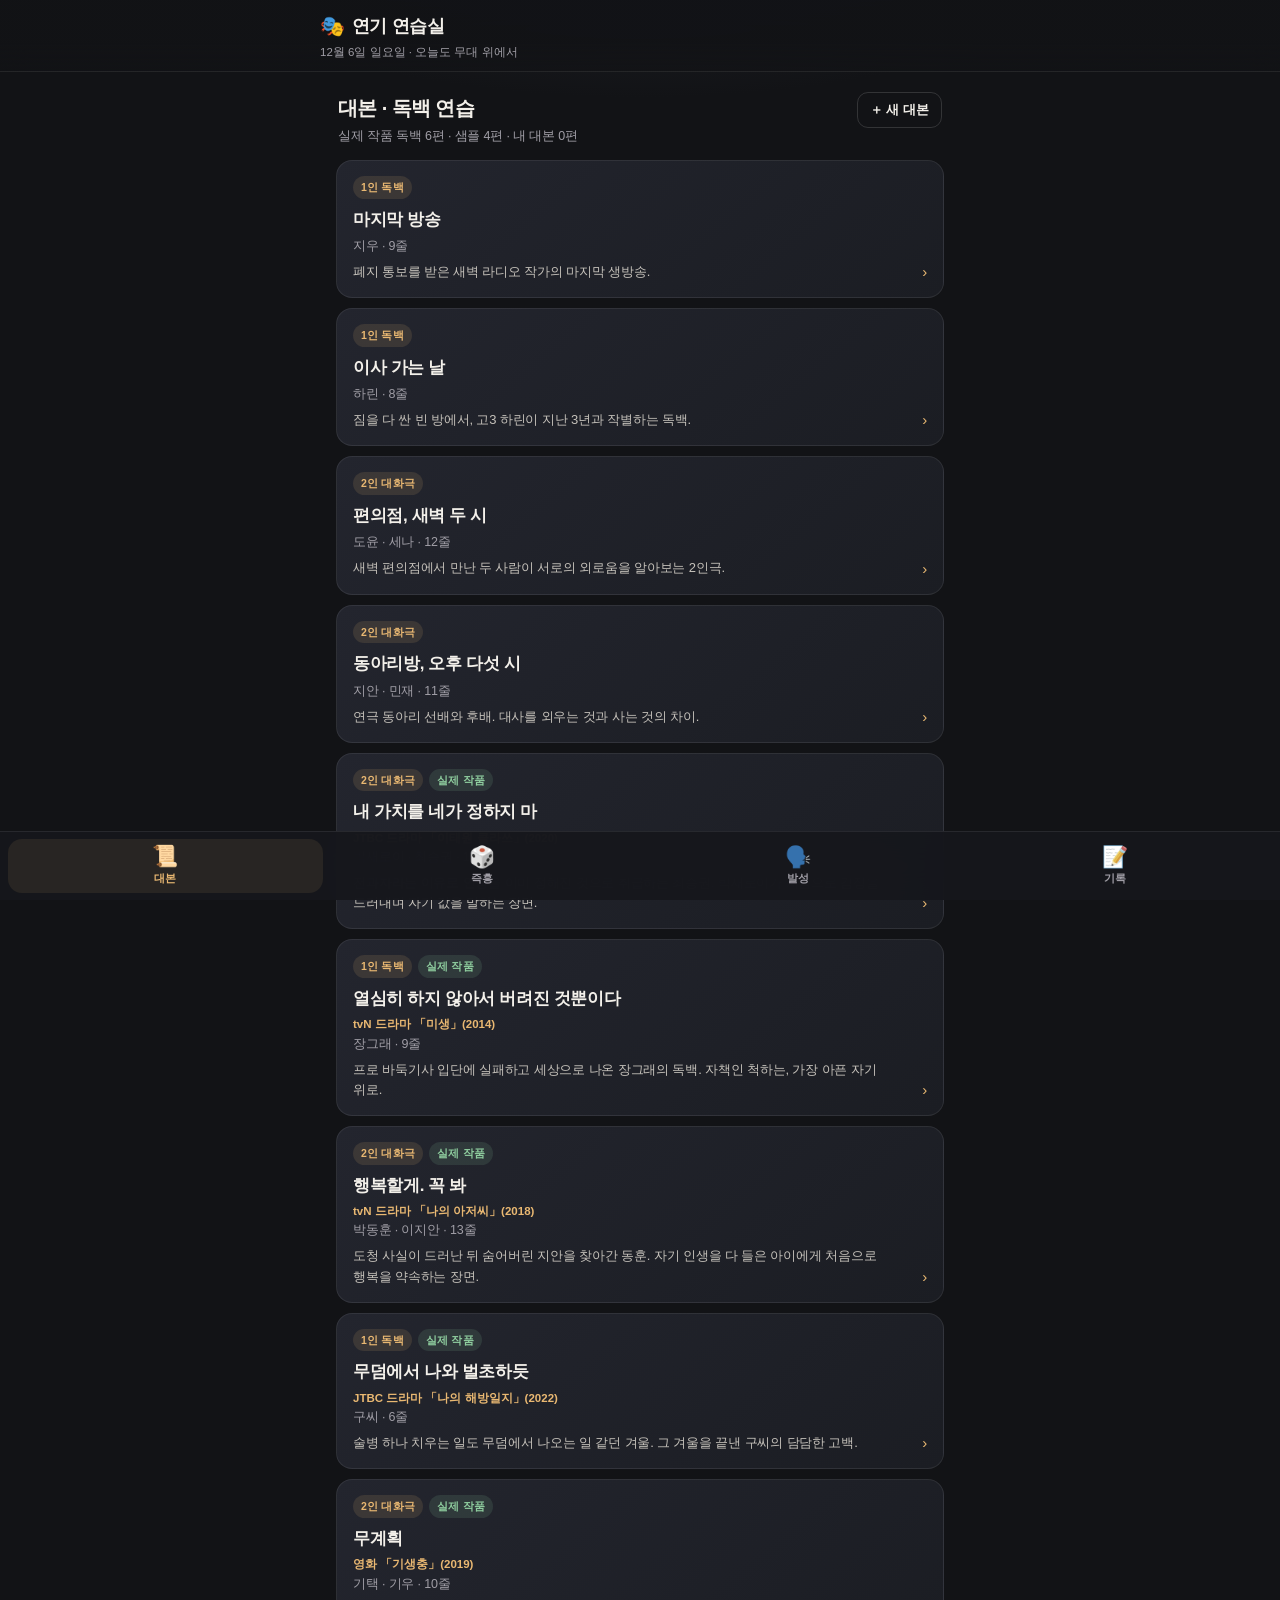
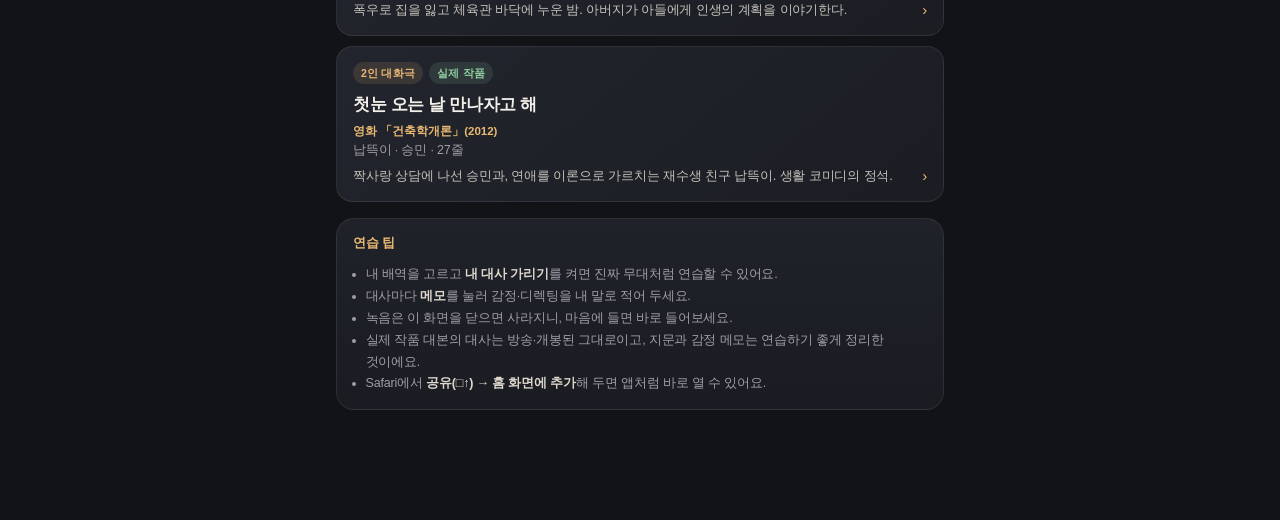
==== commit 68c05689: "실제 영화·드라마 독백 6편 추가 (이태원 클라쓰·미생·나의 아저씨·나의 해방일지·기생충·건축학개론) 및 안내 문구 개선" ====
--- a/index.html
+++ b/index.html
@@ -109,6 +109,7 @@
 .meta{color:var(--muted);font-size:12.5px}
 .badge{display:inline-block;font-size:10.5px;font-weight:700;padding:3px 8px;border-radius:999px;background:var(--gold-soft);color:var(--gold);letter-spacing:.02em}
 .badge.alt{background:var(--coral-soft);color:var(--coral)}
+.badge.real{background:rgba(143,206,159,.13);color:var(--green)}
 
 /* ---------- tabbar ---------- */
 .tabbar{
@@ -139,6 +140,7 @@
 .script-card:active{transform:scale(.985)}
 .script-card h3{font-size:17px;letter-spacing:-.02em;margin:7px 0 3px;padding-right:64px}
 .script-card .desc{color:#c6c2bb;font-size:13px;margin-top:6px;line-height:1.55;padding-right:20px}
+.script-card .work{color:var(--gold);font-size:11.5px;font-weight:700;margin-top:3px;letter-spacing:0}
 .script-card .sc-top{display:flex;gap:6px;align-items:center}
 .script-card .del-btn{
   position:absolute;top:11px;right:11px;
@@ -156,6 +158,7 @@
 .script-head{margin:2px 2px 12px}
 .script-head h2{font-size:21px;letter-spacing:-.03em;line-height:1.35}
 .script-head .meta{margin-top:4px}
+.script-head .src{margin-top:7px;font-size:11.5px;line-height:1.65;color:var(--green);letter-spacing:0}
 .chips{display:flex;flex-wrap:wrap;gap:7px}
 .chip{
   min-height:40px;padding:8px 14px;border-radius:12px;
@@ -423,7 +426,7 @@
       <div class="section-head">
         <div>
           <h2>대본 · 독백 연습</h2>
-          <p class="sub">샘플 4편과 내가 만든 대본으로 연습해요</p>
+          <p class="sub" id="scriptSub">실제 작품 독백과 샘플, 내가 만든 대본으로 연습해요</p>
         </div>
         <button class="btn small ghost" id="btnNewScript">＋ 새 대본</button>
       </div>
@@ -434,7 +437,8 @@
           <li>내 배역을 고르고 <b>내 대사 가리기</b>를 켜면 진짜 무대처럼 연습할 수 있어요.</li>
           <li>대사마다 <b>메모</b>를 눌러 감정·디렉팅을 내 말로 적어 두세요.</li>
           <li>녹음은 이 화면을 닫으면 사라지니, 마음에 들면 바로 들어보세요.</li>
-          <li>이 파일을 아이폰 파일 앱에 저장해 두면 인터넷 없이도 언제든 열 수 있어요.</li>
+          <li>실제 작품 대본의 대사는 방송·개봉된 그대로이고, 지문과 감정 메모는 연습하기 좋게 정리한 것이에요.</li>
+          <li>Safari에서 <b>공유(□↑) → 홈 화면에 추가</b>해 두면 앱처럼 바로 열 수 있어요.</li>
         </ul>
       </div>
     </div>
@@ -444,6 +448,7 @@
       <div class="script-head">
         <h2 id="spTitle"></h2>
         <p class="meta" id="spMeta"></p>
+        <p class="src" id="spSource"></p>
       </div>
       <div class="panel">
         <div class="role-line">
@@ -835,11 +840,157 @@
       { sp:'민재', t:'(한참 뒤) ...“나는, 그날 널 보내지 않았어.”', note:'이번엔 다르다. 끝에 침묵을 남긴다.' },
       { sp:'지안', t:'(고개를 끄덕인다) 됐어. 이제 그걸 기억해 둬. 대사 말고, 방금 그 목소리.', note:'칭찬을 아끼는 사람의 칭찬. 짧게.' }
     ]
+  },
+  {
+    id: 'r1',
+    title: '내 가치를 네가 정하지 마',
+    work: 'JTBC 드라마 「이태원 클라쓰」(2020)',
+    source: '4화 · 교도소에서 최승권과 맞서는 장면 · 박새로이(박서준) / 최승권(유재명)',
+    roles: ['박새로이', '최승권'],
+    summary: '전과자라는 이유로 인생을 이미 정해진 것으로 취급하는 최승권. 박새로이가 처음으로 감정을 드러내며 자기 값을 말하는 장면.',
+    lines: [
+      { sp:'지문', t:'(교도소. 박새로이가 벽에 기대어 책을 읽고 있다. 최승권이 다가와 옆에 선다.)' },
+      { sp:'최승권', t:'아니, 맨날 책만 읽길래 뭔 책인가 궁금해서.', note:'비웃음을 깔고 들어간다. 상대를 얕보는 여유.' },
+      { sp:'박새로이', t:'알고 싶은 게 많아서요.', note:'책에서 눈을 떼지 않는다. 감정 없이 또박또박. 이 무심함이 도발이 된다.' },
+      { sp:'최승권', t:'알아서 뭐 합니까? 우리같이 가진 거 없이 태어난 것들, 공부해 봐야 어디 쓸 데도 없고.', note:'비아냥. 「우리같이」에 자기 자신도 넣어 말한다.' },
+      { sp:'박새로이', t:'가진 거 없이 태어났어도, 원하는 건 많아서요.', note:'처음으로 눈을 든다. 대꾸가 아니라 선언처럼.' },
+      { sp:'최승권', t:'아니, 전과자… 어디 회사서 써 주지도 않을 거고.', note:'말끝을 흐리며 아픈 곳을 찌른다. 상대의 반응을 살핀다.' },
+      { sp:'박새로이', t:'가난해서, 못 배워서, 범죄자라서 안 된다고, 안 될 거라고 미리 정해 놓고 그래서 뭘 하겠어요? 해 보고 판단해야지.', note:'한 호흡에 몰아치되 마지막 「해 보고 판단해야지」는 낮게. 화가 아니라 확신.' },
+      { sp:'최승권', t:'말에 가시가 있네. 나한테 하는 말인가? 같잖게 설교하는 거냐고.', note:'웃음을 거둔다. 목소리가 한 톤 내려간다.' },
+      { sp:'박새로이', t:'설마요. 네 논리를 나한테 납득시키지 말라는 거야.', note:'반말로 바뀌는 지점. 처음으로 감정이 올라온다.' },
+      { sp:'최승권', t:'이 새끼가. 말하는 본새가 영 띠껍네. 뭐가 그렇게 잘났어? 너도 인생 쫑 난 전과자잖아.', note:'가슴팍을 손가락으로 찌르듯. 체면이 깎인 걸 감춘다.' },
+      { sp:'박새로이', t:'그래서? 네 인생은 쫑 났냐? 자기 값어치 헐값으로 매기는 호구 새끼야.', note:'정면으로 받아친다. 이 장면의 첫 번째 최고점.' },
+      { sp:'최승권', t:'더 씨불여 봐. 책 읽고 나가서 뭐 할 건데? 노가다? 원양 어선? 어?', note:'말로 이기려고 달려든다. 웃고 있지만 눈은 웃지 않는다.' },
+      { sp:'박새로이', t:'공부? 노가다? 원양 어선? 그렇게 시작하면 돼. 필요한 건 다 할 거야.', note:'숨을 고른다. 하나씩, 계획을 말하듯이.' },
+      { sp:'박새로이', t:'내 가치를 네가 정하지 마. 내 인생은 이제 시작이고, 난, 원하는 거 다 이루면서 살 거야.', note:'최고점. 소리치지 말고 오히려 조용히 각인시키듯. 마지막에 3초 여운.' },
+      { sp:'지문', t:'(박새로이가 책을 덮고 일어선다. 최승권은 아무 말도 하지 못한다.)' }
+    ]
+  },
+  {
+    id: 'r2',
+    title: '열심히 하지 않아서 버려진 것뿐이다',
+    work: 'tvN 드라마 「미생」(2014)',
+    source: '1화 · 장그래(임시완) 나레이션 · 원작 웹툰 「미생」(윤태호)',
+    roles: ['장그래'],
+    summary: '프로 바둑기사 입단에 실패하고 세상으로 나온 장그래의 독백. 자책인 척하는, 가장 아픈 자기 위로.',
+    lines: [
+      { sp:'지문', t:'(바둑 책이 쌓인 좁은 방. 장그래가 장롱 앞에 앉아 있다. 낡은 바둑판 위로 손끝이 머문다.)' },
+      { sp:'장그래', t:'길이란, 걷는 것이 아니라 걸으면서 나아가는 것이다. 나아가지 못하는 길은 길이 아니다. 길은 모두의 것이지만, 모두가 그 길을 가질 수 있는 것은 아니다.', note:'나레이션. 담담하게 시작해 「모두가」에서 아주 작게 흔들린다.' },
+      { sp:'장그래', t:'내 길은 거기서 끝났다.', note:'한 문장. 마침표를 또렷하게 끊고 3초 쉰다.' },
+      { sp:'장그래', t:'기재가 부족하다거나, 운이 없어 매번 반집 차 패배를 기록했다는 의견은 사양이다.', note:'변명을 거부하는 사람의 단호함. 「반집 차」는 조금 비꼬듯.' },
+      { sp:'장그래', t:'바둑과 알바를 겸했기 때문도 아니다. 용돈을 못 주는 부모라서가 아니다. 아버지가 돌아가시고, 어머니가 자리에 누우셔서도 아니다.', note:'하나씩 지운다. 목록을 읽듯 점점 느리게. 마지막 항목에서 시선이 흔들린다.' },
+      { sp:'장그래', t:'그럼, 너무 아프니까.', note:'가장 조용한 목소리. 여기서 숨을 한 번 삼킨다.' },
+      { sp:'장그래', t:'그래서 난 그냥 열심히 하지 않은 편이어야 한다.', note:'자기 자신을 설득하듯. 고집이 아니라 애원에 가깝게.' },
+      { sp:'장그래', t:'열심히 안 한 것은 아니지만, 열심히 안 해서인 걸로 생각하겠다.', note:'같은 뜻을 두 번 뒤집는다. 앞은 또박또박, 뒤는 흐리게.' },
+      { sp:'장그래', t:'난 열심히 하지 않아서 세상 밖으로 나온 거다. 열심히 하지 않아서… 버려진 것뿐이다.', note:'마지막 문장 뒤에 침묵. 울지 않고 눈만 붉게.' }
+    ]
+  },
+  {
+    id: 'r3',
+    title: '행복할게. 꼭 봐',
+    work: 'tvN 드라마 「나의 아저씨」(2018)',
+    source: '15화 · 박동훈(이선균) / 이지안(이지은)',
+    roles: ['박동훈', '이지안'],
+    summary: '도청 사실이 드러난 뒤 숨어버린 지안을 찾아간 동훈. 자기 인생을 다 들은 아이에게 처음으로 행복을 약속하는 장면.',
+    lines: [
+      { sp:'지문', t:'(골목. 지안이 벽에 기대 서 있고, 동훈이 천천히 다가와 그 앞에 선다. 한참 아무도 말하지 않는다.)' },
+      { sp:'박동훈', t:'고맙다… 고마워…', note:'말이 잘 나오지 않는다. 숨이 차서 끊긴다.' },
+      { sp:'박동훈', t:'그지 같은 내 인생 다 듣고도… 내 편 들어줘서… 고마워… 고마워…', note:'「내 편」에서 목이 막힌다. 참으려 하지 말고 그대로.' },
+      { sp:'박동훈', t:'나 이제, 죽었다 깨어나도 행복해야겠다.', note:'울먹임을 지나 결심으로. 시선은 지안에게 고정.' },
+      { sp:'박동훈', t:'너, 나 불쌍해서 마음 아파하는 꼴 못 보겠고. 난, 그런 너… 불쌍해서 못 살겠다.', note:'말하다 웃음이 새어 나온다. 웃음과 눈물이 겹치는 지점.' },
+      { sp:'박동훈', t:'너처럼 어린 애가… 어떻게… 나 같은 어른이 불쌍해서… 나 그거, 마음 아파서 못 살겠다.', note:'「어떻게」에서 말이 끊긴다. 부끄러움을 숨기지 않는다.' },
+      { sp:'박동훈', t:'내가 행복하게 사는 꼴 보여주지 못하면, 넌 계속 나 때문에 마음 아파할 거고.', note:'논리로 설득하듯 천천히. 상대를 안심시키는 말투.' },
+      { sp:'박동훈', t:'나 때문에 마음 아파하는 너 생각하면… 나도 마음 아파 못 살 거고.', note:'한 박자씩 끊어서. 자기 이야기를 처음 꺼내는 사람처럼.' },
+      { sp:'박동훈', t:'그러니까 봐. 어? 봐. 내가 어떻게 행복하게 사나 봐. 꼭 봐.', note:'여기서 목소리가 커진다. 애원과 다짐 사이. 「봐」를 세 번, 높이를 다르게.' },
+      { sp:'박동훈', t:'다 아무것도 아니야. 쪽팔린 거, 인생 망가졌다고 사람들이 수군대는 거, 다 아무것도 아니야.', note:'빠르게 지나가듯. 이를 악물고 웃는다.' },
+      { sp:'박동훈', t:'행복하게 살 수 있어. 나 안 망가져. 행복할 거야. 행복할게.', note:'점점 작아지며 단단해진다. 마지막 「행복할게」는 속삭임.' },
+      { sp:'이지안', t:'…아저씨가 정말로 행복했으면 했어요.', note:'울먹이며. 이 대사에 동훈이 처음으로 눈을 깜빡인다.' },
+      { sp:'박동훈', t:'어. 행복할게.', note:'짧게. 고개를 끄덕이며. 여운 3초.' }
+    ]
+  },
+  {
+    id: 'r4',
+    title: '무덤에서 나와 벌초하듯',
+    work: 'JTBC 드라마 「나의 해방일지」(2022)',
+    source: '6화 · 구씨(손석구)가 염미정(김지원)에게',
+    roles: ['구씨'],
+    summary: '술병 하나 치우는 일도 무덤에서 나오는 일 같던 겨울. 그 겨울을 끝낸 구씨의 담담한 고백.',
+    lines: [
+      { sp:'지문', t:'(늦은 밤, 구씨의 방. 바닥에 소주병이 한 자루. 구씨가 병을 하나 집어 든다.)' },
+      { sp:'구씨', t:'겨우내 골방에 갇혀서 마실 때. 자려고 하면 가운데 술병이 있는데, 그거 하나 저쪽에다 미는 게 귀찮아서 가운데 놓고, 무슨 알 품는 것처럼 구부려서 자.', note:'설명하듯 담담하게. 우스운 장면인데 웃지 않는다.' },
+      { sp:'구씨', t:'그거 하나 치우는 게 무슨 내 무덤에서 나와서 벌초해야 하는 것처럼 암담해.', note:'「무덤」에서 아주 잠깐 멈춘다. 비유를 스스로도 견디기 힘든 얼굴.' },
+      { sp:'구씨', t:'누워서 소주병 보면 그래. 「아, 인생 끝판에 왔구나. 다신 돌아갈 수 없겠구나.」', note:'혼잣말을 옮기듯. 눈은 병이 아니라 천장을 본다.' },
+      { sp:'구씨', t:'백만 년 걸려도 못할 것 같은 걸, 오늘 해치웠다.', note:'처음으로 아주 작게 웃는다. 자랑이 아니라 안도.' },
+      { sp:'지문', t:'(구씨가 병을 봉투에 넣는다. 봉투가 넘친다. 그는 잠깐 그것을 바라본다.)' }
+    ]
+  },
+  {
+    id: 'r5',
+    title: '무계획',
+    work: '영화 「기생충」(2019)',
+    source: '체육관 대피소 장면 · 기택(송강호) / 기우(최우식) · 봉준호 감독',
+    roles: ['기택', '기우'],
+    summary: '폭우로 집을 잃고 체육관 바닥에 누운 밤. 아버지가 아들에게 인생의 계획을 이야기한다.',
+    lines: [
+      { sp:'지문', t:'(홍수가 지나간 체육관 대피소. 불이 꺼진 마룻바닥에 사람들이 누워 있다. 기택과 기우도 나란히 누워 천장을 본다.)' },
+      { sp:'기우', t:'아까 그 계획이 뭐예요?', note:'조심스럽게. 아버지의 기분을 살핀다.' },
+      { sp:'기택', t:'뭔 소리야?', note:'딱 잘라. 말을 아낀다.' },
+      { sp:'기우', t:'아까 계획이 있다고 하셨잖아요. 어떡하실 거예요? 거기… 지하실…', note:'끝을 흐린다. 지하실 이야기는 위험하다.' },
+      { sp:'기택', t:'너… 절대 실패하지 않는 계획이 뭔 줄 아니? 무계획이야. 무계획. 노 플랜.', note:'아들에게 가르치듯. 그런데 눈은 천장에 두고.' },
+      { sp:'기택', t:'왜냐? 계획을 하면 반드시 계획대로 안 되거든, 인생이.', note:'웃기려는 목소리로 시작해 끝에서 진심이 새어 나온다.' },
+      { sp:'기택', t:'여기도 봐 봐. 이 많은 사람들이 「오늘 떼거지로 체육관에서 잡시다」 계획을 했었겠냐? 근데 지금 봐. 다 같이 마룻바닥에서 처자고 있잖아. 우리도 그렇고.', note:'팔을 들어 체육관을 가리킨다. 관객을 웃기는 톤, 그러나 눈은 마른다.' },
+      { sp:'기택', t:'그러니까 계획이 없어야 돼, 사람은. 계획이 없으니까 뭐가 잘못될 일도 없고, 또 애초부터 아무 계획이 없으니까 뭐가 터져도 다 상관없는 거야.', note:'빠르게, 논리처럼. 스스로도 믿고 싶은 말.' },
+      { sp:'기택', t:'사람을 죽이건, 나라를 팔아먹건… 씨발, 다 상관없다, 이 말이지. 알겠어?', note:'마지막에 목소리가 갈라지고 웃음이 섞인다. 아들에게 처음 보이는 얼굴.' },
+      { sp:'지문', t:'(기우가 대답하지 못한다. 기택이 다시 천장을 본다. 멀리서 물소리가 들린다.)' }
+    ]
+  },
+  {
+    id: 'r6',
+    title: '첫눈 오는 날 만나자고 해',
+    work: '영화 「건축학개론」(2012)',
+    source: '납뜩이의 연애 강의 장면 · 납뜩이(조정석) / 승민(이제훈) · 이용주 감독',
+    roles: ['납뜩이', '승민'],
+    summary: '짝사랑 상담에 나선 승민과, 연애를 이론으로 가르치는 재수생 친구 납뜩이. 생활 코미디의 정석.',
+    lines: [
+      { sp:'지문', t:'(동네 골목, 밤. 납뜩이가 담배를 물고, 승민이 옆에 쭈그려 앉아 있다.)' },
+      { sp:'승민', t:'야, 저기 내가 아는 애가 있는데.', note:'본론을 꺼내기까지 오래 망설인다. 시선은 땅에.' },
+      { sp:'납뜩이', t:'여자?', note:'담배 연기 사이로. 눈은 이미 다 알고 있다.' },
+      { sp:'승민', t:'아니, 남자. 근데 걔가 어떤 여자애랑 어떻게 하다가…', note:'말이 자꾸 미끄러진다. 변명이 서툴다.' },
+      { sp:'납뜩이', t:'잤어?', note:'받아치는 속도. 승민을 놀리는 즐거움.' },
+      { sp:'승민', t:'아니, 친해졌어. 근데 걔네 둘이 진짜로 금방 친해졌거든. 숙제도 같이 하고, 자기 집 얘기도 막 하고…', note:'자기 이야기를 남의 이야기처럼. 목소리가 조금 올라간다.' },
+      { sp:'납뜩이', t:'뭔 소리야, 그게.', note:'고개를 갸웃. 진짜로 못 알아듣는다.' },
+      { sp:'승민', t:'아이, 그러니까 어떤 여자애랑 남자애랑 있었는데… 전혀 모르던 사이였거든. 근데…', note:'더 급해진다. 손이 바빠진다.' },
+      { sp:'납뜩이', t:'근데 그게 너지?', note:'딱 꽂는다. 승민을 정면으로 본다.' },
+      { sp:'승민', t:'아니야~ 그냥 내가 아는 애인데, 우리 과에…', note:'웃으며 물러선다. 목소리가 한 옥타브 높아진다.' },
+      { sp:'납뜩이', t:'X까~ 병신 새끼야~ 야부리를 치려면 좀 그럴싸하게 치던가! 어떤 애야? 그 여자애?', note:'폭소 직전. 욕인데 애정. 승민의 머리를 툭 친다.' },
+      { sp:'승민', t:'…양서연. 양서연… 이름 괜찮네. 획수도 좋고.', note:'결국 실토. 이름을 두 번 굴린다. 이 장면의 코믹 포인트.' },
+      { sp:'납뜩이', t:'일단은 소주 한 병을 사! 그리고 걔네 집 앞에 가는 거야. 가서 소주를 병나발로 딱 불고 전화를 해.', note:'갑자기 선생님 모드. 손짓이 커진다. 확신에 차 있다.' },
+      { sp:'납뜩이', t:'받잖아? 그럼 「집 앞이다. 잠깐만 나와」 하고 그냥 끊어, 딱!', note:'가장 중요한 비법처럼. 손가락을 딱 튕긴다.' },
+      { sp:'승민', t:'그냥 끊어?', note:'진짜로 걱정된다. 눈이 커진다.' },
+      { sp:'납뜩이', t:'그냥 끊어~ 그러면 사람이 굉장히 궁금하게 돼 있어. 갑자기 왜? 뭐 이러면서 나오게 돼 있다고.', note:'여유. 승민의 걱정을 즐긴다.' },
+      { sp:'납뜩이', t:'그런데 너한테 술 냄새가 팍 나잖아. 어떨 것 같냐? 일단은 쫀다고.', note:'냄새를 맡는 시늉까지. 연기의 재미를 살린다.' },
+      { sp:'납뜩이', t:'아니, 납득이 안 가잖아~ 갑자기 찾아와서 술 냄새? 이거 뭐지? 어, 낯선데. 그때 딱 다가가~', note:'자기 이름을 자기 입으로. 승민이 웃음을 참는다.' },
+      { sp:'승민', t:'딱 다가가?', note:'따라 말한다. 이미 납뜩이의 세계에 빠져 있다.' },
+      { sp:'납뜩이', t:'그럼 걔가 처음에 무서우니까 뒤로 이렇게 슬슬 물러선다. 그때 뒤에 벽에 부닥치게 돼 있어. 그때 그 순간 니가 오른손으로 벽을 딱 짚어.', note:'몸으로 시연한다. 이 장면은 행동이 대사다.' },
+      { sp:'납뜩이', t:'그럼 걔가 완전히 쫄아가지고 「왜 그래?」 그때 기습적으로… 아무 말도 하지 말고 돌아가. 터프하게. 절대 뒤돌아보지 마. 뒷모습이 컨셉이야~ 왠지 쓸쓸해 보이는 그런…', note:'「쓸쓸해 보이는」에서 진짜 배우의 얼굴이 된다. 웃음 뒤의 진심.' },
+      { sp:'승민', t:'아무 말도 하지 마? 그게 그냥 끝이야?', note:'진지하게 묻는다. 그래서 더 웃기다.' },
+      { sp:'납뜩이', t:'왜? 너무 함축적이야? 오케이! 그러면 어? 한마디만 해~ 「널 갖고 싶어」 딱 그래. 나랑 같이 살자~', note:'세상에서 가장 자신 있는 목소리.' },
+      { sp:'승민', t:'지금 당장 어떻게 같이 살아? 집도 없는데…', note:'현실로 돌아온다. 이 대사에서 관객이 웃는다.' },
+      { sp:'납뜩이', t:'병신~ 누가 진짜 같이 살래? 진짜 같이 살래? 말을 그렇게 하라는 거 아냐? 말을~', note:'어이없다는 듯. 손바닥으로 무릎을 친다.' },
+      { sp:'승민', t:'고맙다, 납득아. 너밖에 없다.', note:'갑자기 진심. 납뜩이를 본다.' },
+      { sp:'납뜩이', t:'그래? 아, 나 이 새끼, 이거 여자도 좋아할 줄 알고… 다 컸어. 잘 컸어~', note:'감동을 웃음으로 덮는다. 승민의 머리를 헝클인다.' }
+    ]
   }
 ];
 
+/* 내장 대본은 항상 목록 맨 앞에 오고, 사용자가 저장한 대본은 그 뒤에 이어 붙는다.
+   새 내장 대본을 이 배열에 추가하면 localStorage를 건드리지 않아도 목록에 자연스럽게 합쳐진다.
+   (혹시 예전에 같은 id로 저장된 사본이 있어도 한 번만 보이도록 중복 id만 걸러 낸다.) */
 function allScripts(){
-  return BUILTIN_SCRIPTS.concat(store.customScripts);
+  var builtinIds = {};
+  BUILTIN_SCRIPTS.forEach(function(s){ builtinIds[s.id] = true; });
+  var custom = store.customScripts.filter(function(s){ return !builtinIds[s.id]; });
+  return BUILTIN_SCRIPTS.concat(custom);
 }
 function findScript(id){
   var list = allScripts();
@@ -875,15 +1026,20 @@
    ========================================================= */
 function renderScriptList(){
   var list = allScripts();
+  var realCount = BUILTIN_SCRIPTS.filter(function(s){ return !!s.work; }).length;
+  var sampleCount = BUILTIN_SCRIPTS.length - realCount;
+  var sub = $('#scriptSub');
+  if (sub) sub.textContent = '실제 작품 독백 ' + realCount + '편 · 샘플 ' + sampleCount + '편 · 내 대본 ' + store.customScripts.length + '편';
   var html = list.map(function(s){
     var isCustom = s.id.indexOf('c_') === 0;
     var duet = s.roles.length > 1;
     return '<div class="script-card" data-open="' + esc(s.id) + '" role="button" tabindex="0">' +
       '<div class="sc-top">' +
         '<span class="badge">' + (duet ? '2인 대화극' : '1인 독백') + '</span>' +
-        (isCustom ? '<span class="badge alt">내 대본</span>' : '') +
+        (isCustom ? '<span class="badge alt">내 대본</span>' : (s.work ? '<span class="badge real">실제 작품</span>' : '')) +
       '</div>' +
       '<h3>' + esc(s.title) + '</h3>' +
+      (s.work ? '<p class="work">' + esc(s.work) + '</p>' : '') +
       '<p class="meta">' + esc(s.roles.join(' · ')) + ' · ' + s.lines.length + '줄</p>' +
       (s.summary ? '<p class="desc">' + esc(s.summary) + '</p>' : '') +
       '<span class="open-hint">›</span>' +
@@ -976,6 +1132,11 @@
 
   $('#spTitle').textContent = s.title;
   $('#spMeta').textContent = s.roles.join(' · ') + ' · ' + s.lines.length + '줄 · ' + (s.roles.length > 1 ? '2인 대화극' : '1인 독백');
+  var srcEl = $('#spSource');
+  if (srcEl){
+    srcEl.textContent = s.work ? (s.work + (s.source ? ' · ' + s.source : '')) : '';
+    srcEl.classList.toggle('hidden', !s.work);
+  }
 
   $('#spRoles').innerHTML = s.roles.map(function(r){
     return '<button class="chip' + (r === myRole ? ' selected' : '') + '" data-role="' + esc(r) + '">' + esc(r) + '</button>';
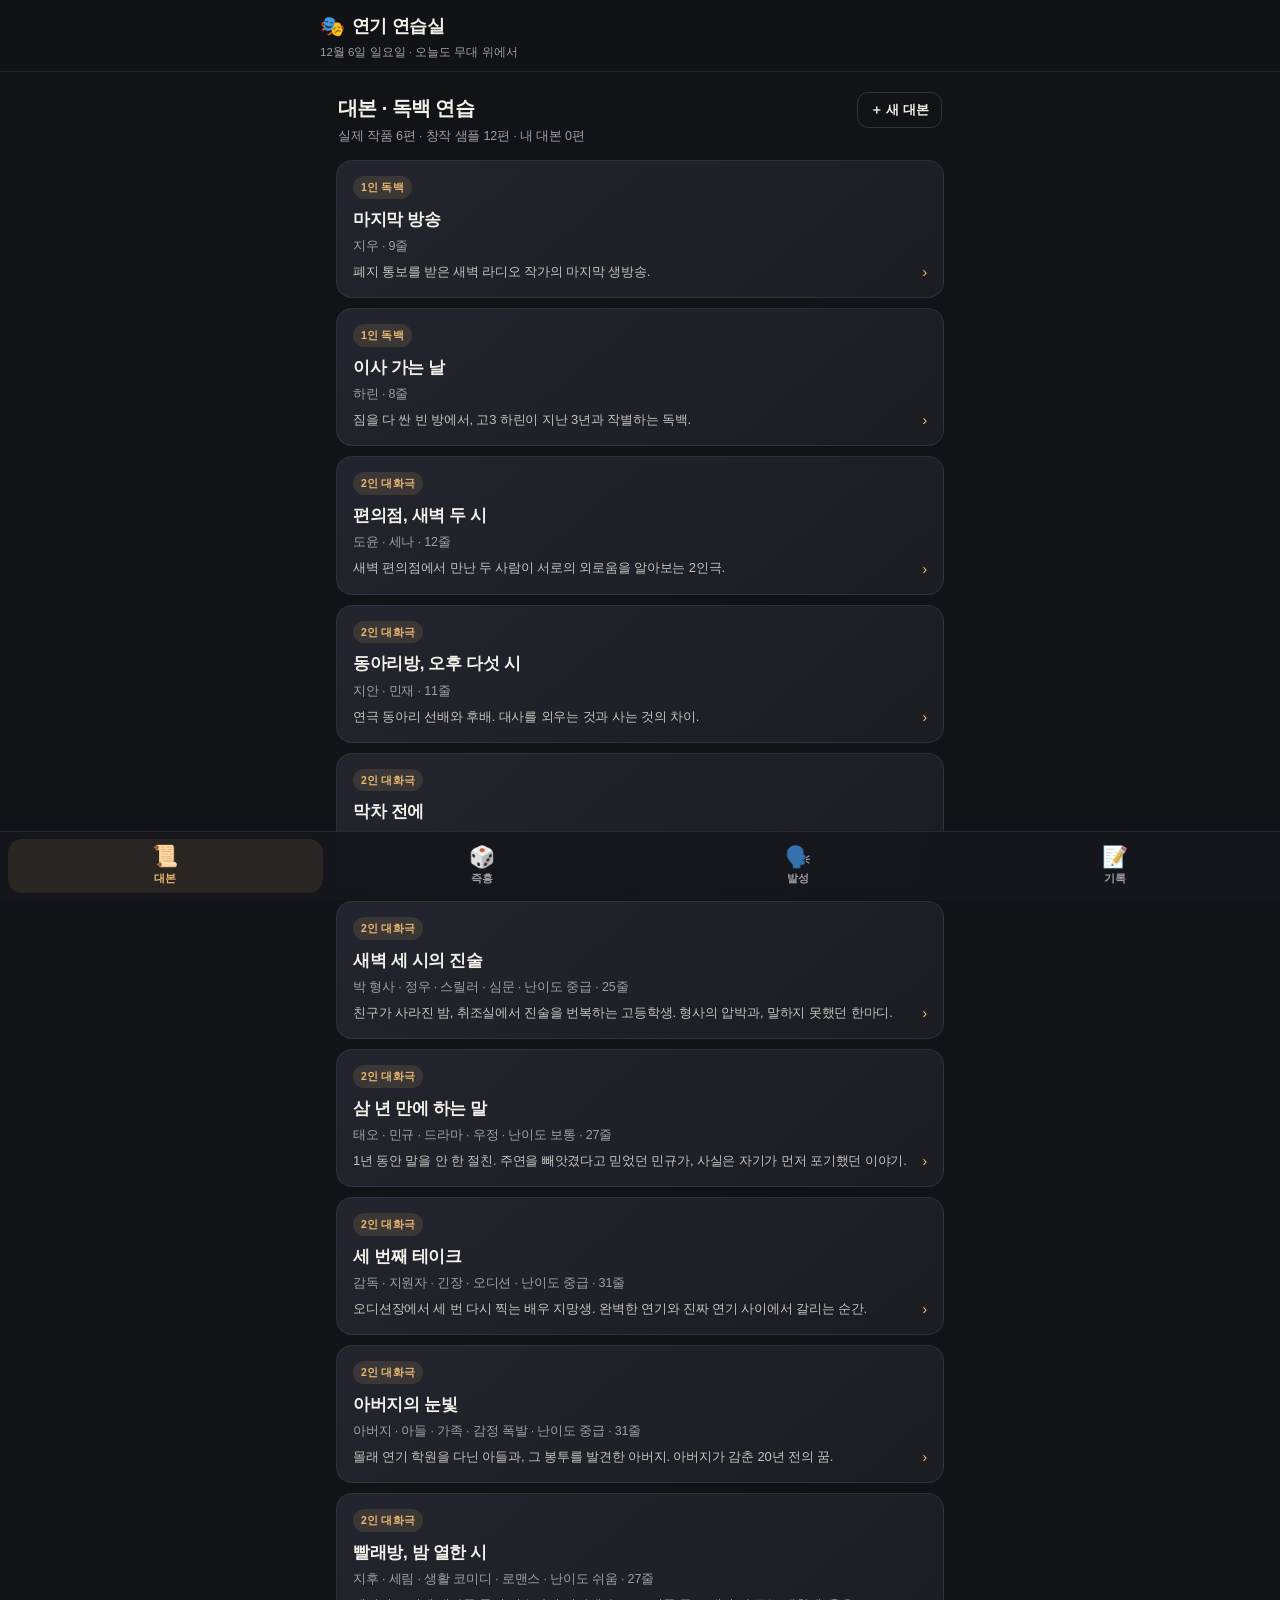
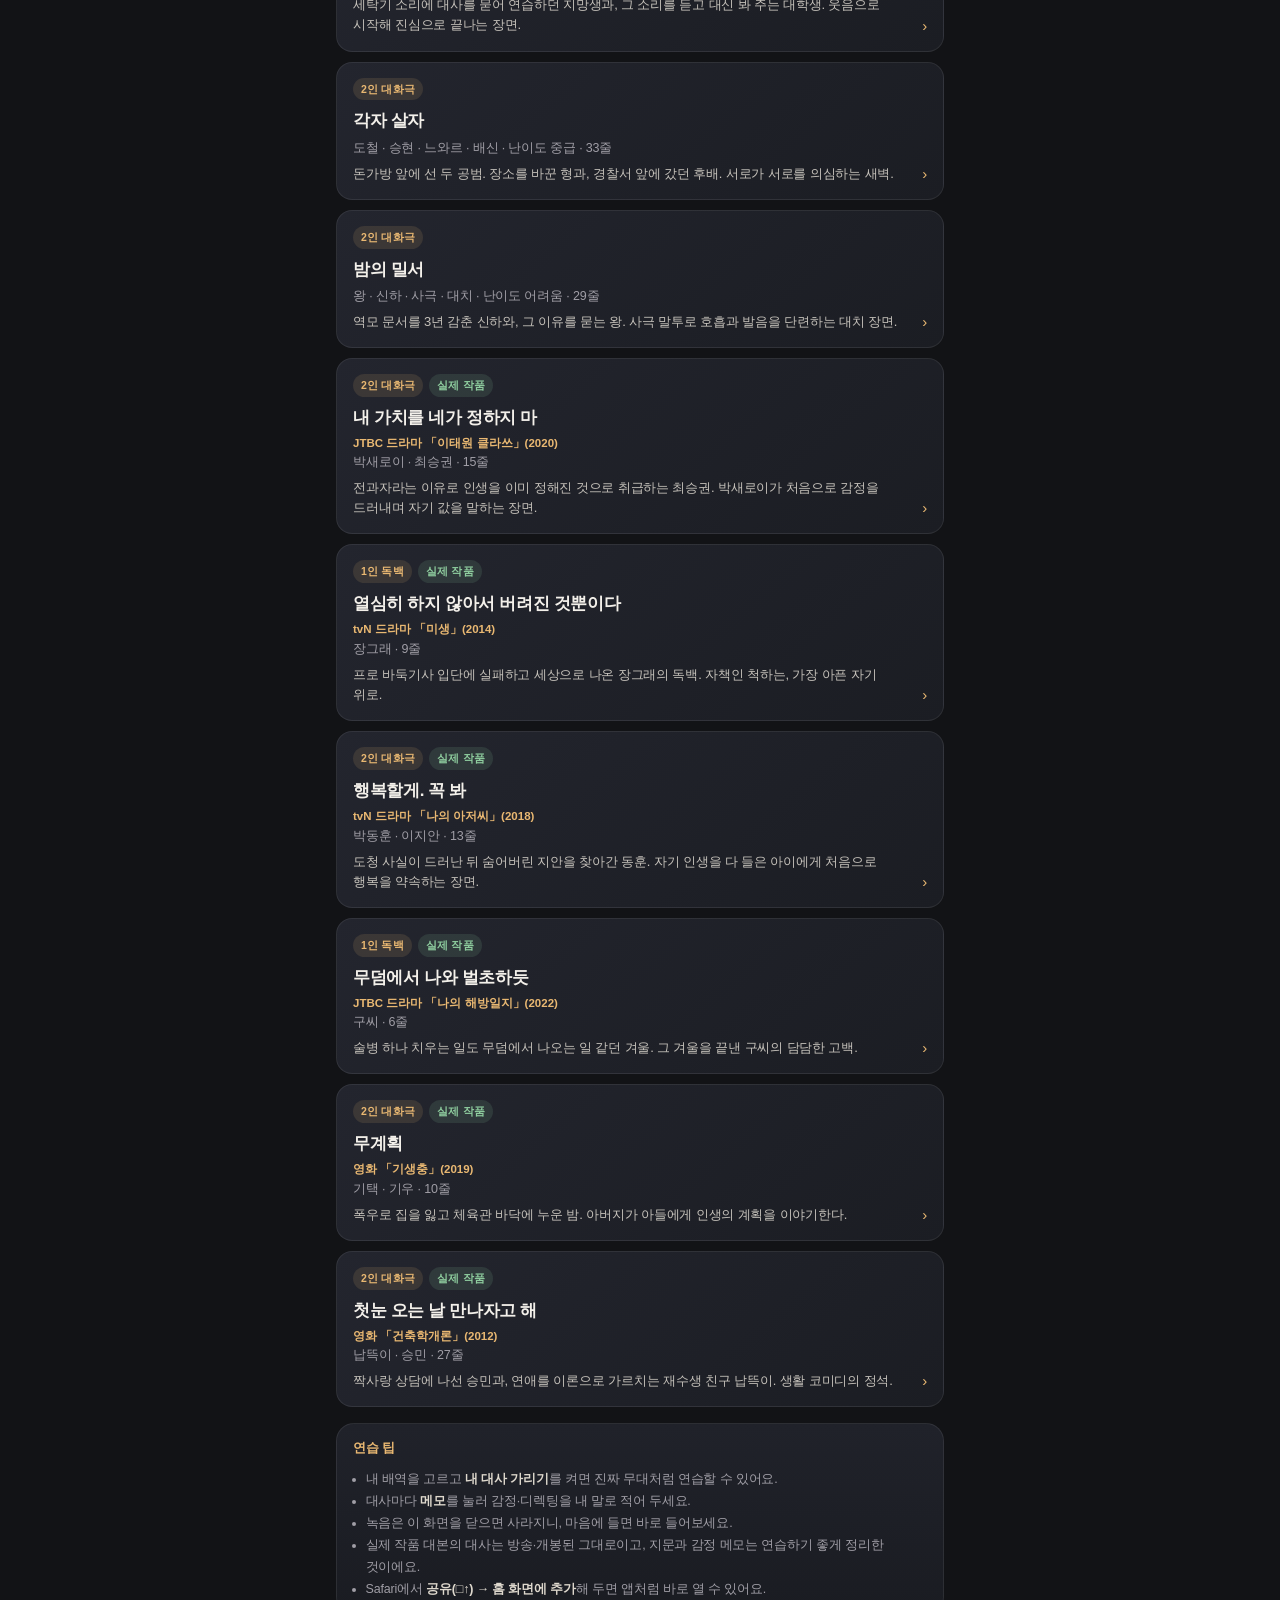
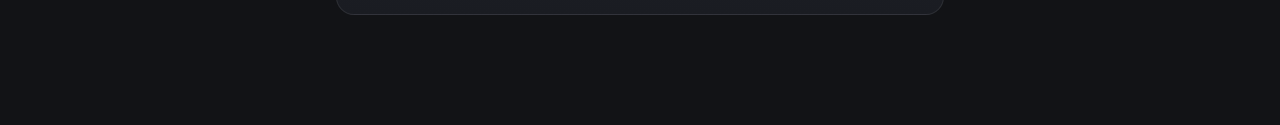
==== commit 172f71bf: "창작 2인 대화극 8편 추가 (로맨스·스릴러·우정·오디션·가족·코미디·느와르·사극) 및 장르·난이도 표시" ====
--- a/index.html
+++ b/index.html
@@ -839,6 +839,315 @@
       { sp:'지안', t:'(조용히) 네가 마지막으로 누군가한테 진심을 말했던 순간을 떠올려 봐. 목이 잠기잖아. 그걸로 해.', note:'선배가 아니라 사람으로서. 시선을 피한다.' },
       { sp:'민재', t:'(한참 뒤) ...“나는, 그날 널 보내지 않았어.”', note:'이번엔 다르다. 끝에 침묵을 남긴다.' },
       { sp:'지안', t:'(고개를 끄덕인다) 됐어. 이제 그걸 기억해 둬. 대사 말고, 방금 그 목소리.', note:'칭찬을 아끼는 사람의 칭찬. 짧게.' }
+    ]
+  },
+
+  /* ---------- 창작 2인 대화극 (장르 연습용) ---------- */
+  {
+    id: 'd1',
+    title: '막차 전에',
+    genre: '로맨스 · 이별',
+    level: '보통',
+    roles: ['서윤', '준호'],
+    summary: '막차가 오기 전, 버스 정류장에서 마주친 헤어진 두 사람. 붙잡지 못하는 쪽과, 붙잡히고 싶은 쪽.',
+    lines: [
+      { sp:'지문', t:'(늦은 밤 버스 정류장. 겨울. 서윤이 캐리어 손잡이를 쥐고 있고, 준호가 몇 걸음 떨어져 서 있다. 둘 다 버스 오는 쪽을 본다.)' },
+      { sp:'준호', t:'짐, 다 쌌어?', note:'버스를 보는 채로 묻는다. 눈을 마주치면 무너질 것 같아서.' },
+      { sp:'서윤', t:'응. 마지막 한 개.', note:'짧게. 캐리어를 조금 세운다.' },
+      { sp:'준호', t:'(손이 나가다 멈춘다) 무거워 보이는데. 내가 들어줄까?', note:'손을 뻗다가 주머니로 돌린다. 몸이 먼저 움직이는 사람.' },
+      { sp:'서윤', t:'아니야. 이제 그런 거 안 해도 돼.', note:'웃으려고 한다. 실패한다.' },
+      { sp:'준호', t:'…습관이 무서워. 3년을 했더니 손이 먼저 나가네.', note:'자조. 말끝에 웃음을 붙인다.' },
+      { sp:'서윤', t:'미안해.', note:'아주 작게. 이 말을 꺼내는 게 제일 힘들다는 얼굴.' },
+      { sp:'준호', t:'미안하다는 말, 오늘만 열 번은 들은 것 같아. 그 말 하면 네가 좀 가벼워져?', note:'차분하게, 상대를 공격하지 않으면서. 여기가 첫 번째 눌림.' },
+      { sp:'서윤', t:'…응. 조금.', note:'정직하게. 대답이 나올 때 눈을 감는다.' },
+      { sp:'준호', t:'그럼 그냥 해. 나는 괜찮으니까.', note:'웃는 얼굴. 괜찮지 않은 사람의 괜찮음.' },
+      { sp:'서윤', t:'너 화내야 돼. 그러면 나도 좀 편해져.', note:'처음으로 목소리가 올라간다. 이 장면에서 유일한 짜증.' },
+      { sp:'준호', t:'화내면 뭐가 달라져? …너는 갈 거잖아.', note:'한 박자 쉬고. 마지막 문장은 거의 혼잣말.' },
+      { sp:'서윤', t:'…응. 갈 거야.', note:'도망치지 않고 정면으로. 고개를 든다.' },
+      { sp:'준호', t:'(한참) 거기 가면, 나 같은 사람 또 만나겠지. 나보다 잘생기고, 나보다 말 잘하고.', note:'농담처럼 시작해 끝에서 새어 나온다. 시선은 아직 버스 쪽.' },
+      { sp:'서윤', t:'그런 말 하지 마.', note:'아파서. 손잡이를 꽉 쥔다.' },
+      { sp:'준호', t:'왜? 나 마지막까지 착한 사람이고 싶어서 그래. 미워지면, 내가 더 못 견디니까.', note:'처음으로 진심이 드러난다. 목소리는 낮게, 눈은 마주친다.' },
+      { sp:'지문', t:'(멀리서 버스 전조등이 다가온다. 둘 다 그 빛을 본다.)' },
+      { sp:'서윤', t:'차 왔어.', note:'서둘러 말한다. 이 대사가 도망치는 문.' },
+      { sp:'준호', t:'서윤아. 한 가지만. 내가 뭐가 부족했는지, 딱 하나만 말해줘. 그거면 나, 다음엔 고칠 수 있으니까.', note:'애원을 웃음으로 포장한다. 「하나만」을 두 번.' },
+      { sp:'서윤', t:'부족한 게 아니야. 내가 부족한 거야. …너는 아무것도 잘못 안 했어. 그게 제일 싫어.', note:'무너지는 지점. 마지막 문장에서 눈물이 터진다. 닦지 않는다.' },
+      { sp:'준호', t:'(웃음) 그럼 나는, 아무것도 못 고치겠네.', note:'웃고 나서 숨을 삼킨다. 이 대사 뒤 2초 침묵.' },
+      { sp:'지문', t:'(버스가 선다. 서윤이 캐리어를 든다. 준호가 문 쪽으로 손을 뻗어 막아 준다.)' },
+      { sp:'준호', t:'(문이 닫히기 직전) 다음엔, 좀 미안해하지 마.', note:'소리치지 않는다. 버스 소리에 묻히는 목소리. 이 장면의 마지막 최고점.' },
+      { sp:'지문', t:'(버스가 떠난다. 준호가 손을 들었다가, 내린다. 정류장에 혼자 남는다.)' }
+    ]
+  },
+  {
+    id: 'd2',
+    title: '새벽 세 시의 진술',
+    genre: '스릴러 · 심문',
+    level: '중급',
+    roles: ['박 형사', '정우'],
+    summary: '친구가 사라진 밤, 취조실에서 진술을 번복하는 고등학생. 형사의 압박과, 말하지 못했던 한마디.',
+    lines: [
+      { sp:'지문', t:'(경찰서 취조실. 형광등이 하나 깜빡인다. 박 형사가 서류를 넘기고, 정우가 종이컵을 쥐고 있다. 시계 소리만 크다.)' },
+      { sp:'박 형사', t:'물 마셔. 식으니까.', note:'서류에서 눈을 떼지 않는다. 다정함이 압박인 말투.' },
+      { sp:'정우', t:'…괜찮아요.', note:'경직된 존댓말. 컵을 내려놓지 못한다.' },
+      { sp:'박 형사', t:'새벽 두 시. 정확해?', note:'펜을 세운다. 대답의 속도를 재는 사람.' },
+      { sp:'정우', t:'네.', note:'짧게. 준비한 대답.' },
+      { sp:'박 형사', t:'민석이랑 어디서 헤어졌다고?', note:'시선을 든다. 처음으로 정우를 본다.' },
+      { sp:'정우', t:'학교 앞 편의점이요.', note:'조금 빨라진다. 스스로도 알아챈다.' },
+      { sp:'박 형사', t:'(서류를 밀어 준다) 여기, 편의점 CCTV. 열두 시 일곱 분에 민석이가 나가. 너는 없어.', note:'한 장씩 짚어 준다. 목소리는 오히려 낮아진다.' },
+      { sp:'정우', t:'…그럼 제가 그 전에 갔…', note:'말이 끊긴다. 변명을 만들다 실패한다.' },
+      { sp:'박 형사', t:'열한 시 반에 너 혼자 들어와서, 열두 시 두 분에 나가. 민석이는 그 다섯 분 뒤에 나가. 너희, 같이 있지 않았어.', note:'정답을 알려 주는 심문. 천천히, 또박또박.' },
+      { sp:'정우', t:'(침묵) …네.', note:'고개를 숙인다. 어깨가 내려간다.' },
+      { sp:'박 형사', t:'정우야. 너 나쁜 애 아니야. 나쁜 애는 이 자리에서 이렇게 안 떨어.', note:'의자를 조금 당긴다. 거리 좁히기.' },
+      { sp:'박 형사', t:'근데 지금 네가 지키는 게 민석이인지, 너인지 나는 모르겠어.', note:'조용히. 이 말이 가장 아프게 들어가야 한다.' },
+      { sp:'정우', t:'…혹시, 찾았어요?', note:'대답 대신 묻는다. 목소리가 갈라진다.' },
+      { sp:'박 형사', t:'아직.', note:'짧게. 위로하지 않는다.' },
+      { sp:'지문', t:'(정우의 손이 떨려 컵에서 물이 조금 흘러내린다. 형사가 휴지를 밀어 준다.)' },
+      { sp:'박 형사', t:'마지막으로 한 번만. 너희, 무슨 얘기 했어.', note:'재촉하지 않는다. 대신 시계를 한 번 본다.' },
+      { sp:'정우', t:'…아무 얘기도…', note:'입에 붙은 거짓말. 스스로도 지겨운 얼굴.' },
+      { sp:'박 형사', t:'정우야. 우리 시간이 없어. 지금 세 시야.', note:'처음으로 목소리가 단단해진다.' },
+      { sp:'정우', t:'(한참 뒤, 아주 작게) …민석이가, 저한테 그랬어요. 「나 오늘 좀 이상해.」', note:'겨우 꺼낸다. 말이 나오면 숨이 끊어진다.' },
+      { sp:'정우', t:'그런데 저는, 웃었어요. 「또 시작이네.」 하고.', note:'자기 목소리를 흉내 낸다. 그 웃음이 가장 무섭다.' },
+      { sp:'박 형사', t:'(펜을 멈춘다) …그게 마지막이었어?', note:'숨을 죽인다. 여기서는 형사도 조심스럽다.' },
+      { sp:'정우', t:'제가, 그 말을… 그냥 웃어넘겼어요.', note:'무너진다. 컵을 두 손으로 감싼다.' },
+      { sp:'박 형사', t:'(천천히) 좋아. 처음부터 다시 하자. 그 다음에, 뭐라고 했어.', note:'기록지를 새로 편다. 이 장면의 마지막은 위로가 아니라 다음 질문.' },
+      { sp:'지문', t:'(형광등이 한 번 꺼졌다 켜진다. 정우가 고개를 든다. 눈이 붉다.)' }
+    ]
+  },
+  {
+    id: 'd3',
+    title: '삼 년 만에 하는 말',
+    genre: '드라마 · 우정',
+    level: '보통',
+    roles: ['태오', '민규'],
+    summary: '1년 동안 말을 안 한 절친. 주연을 빼앗겼다고 믿었던 민규가, 사실은 자기가 먼저 포기했던 이야기.',
+    lines: [
+      { sp:'지문', t:'(학교 옥상. 해 질 무렵. 태오가 난간에 기대 있고, 민규가 문가에 서 있다. 1년 만에 마주친 두 사람.)' },
+      { sp:'민규', t:'담배 피지 마. 여기 걸리면 벌점이야.', note:'퉁명스럽게. 걱정을 화난 것처럼 말한다.' },
+      { sp:'태오', t:'안 펴. 그냥 들고만 있어.', note:'손에 든 것을 흔들어 보인다. 변명 같다.' },
+      { sp:'민규', t:'너 여기 왜 왔어.', note:'문턱을 넘지 않는다. 아직 나갈 준비가 된 자세.' },
+      { sp:'태오', t:'네가 부른 거 아니야? 「옥상으로 와.」 이러고 갔잖아.', note:'어이없다는 듯. 그런데 목소리가 조금 떨린다.' },
+      { sp:'민규', t:'…어. 그랬네.', note:'기억났다는 얼굴. 한 걸음 들어온다.' },
+      { sp:'태오', t:'미안. 그렇게 말할 거면 문자로 하지.', note:'농담. 둘 다 웃지 못한다.' },
+      { sp:'민규', t:'아니, 와서 다행이야. 얼굴 보니까, 화나는 게 확실해졌어.', note:'정면으로. 도발이 아니라 결심.' },
+      { sp:'태오', t:'뭐?', note:'움찔한다. 마주칠 준비가 안 된 사람.' },
+      { sp:'민규', t:'그때, 「햄릿」 주연. 감독이 너 하자고 했을 때, 나 진짜로 널 미워했어. 1년 내내.', note:'고백하듯 낮게. 미움을 인정하는 용기.' },
+      { sp:'태오', t:'알아.', note:'고개를 끄덕인다. 변명하지 않는다.' },
+      { sp:'민규', t:'알았어?', note:'놀란다. 준비한 대사가 다 흐트러진다.' },
+      { sp:'태오', t:'그날 감독 선생님이 다 말해 줬어. 네가 먼저 가서, 「태오로 해주세요」 했더라고.', note:'천천히. 이 말을 1년 동안 혼자 안고 있었던 사람.' },
+      { sp:'민규', t:'(침묵) …그건.', note:'시선을 피한다. 손이 주머니를 찾는다.' },
+      { sp:'태오', t:'왜 그랬어. 네가 하면 됐잖아. 연습도 제일 많이 했고, 대사도 다 외웠고.', note:'화가 아니라 진짜 궁금함. 여기가 이 장면의 중심.' },
+      { sp:'민규', t:'무서웠어. 무대에 서면, 다들 나 보는 게 아니라 내가 틀리는 걸 보는 것 같아서.', note:'말끝이 작아진다. 창피함을 숨기지 않는다.' },
+      { sp:'태오', t:'그럼 나한테 말하지. 「네가 해.」 한마디면 됐는데. 왜 혼자 정하고, 나한테는 화를 내?', note:'억울함이 올라온다. 이제 참지 않는다.' },
+      { sp:'민규', t:'그게 더 창피했어. 내가 못하는 걸, 너는 아는 거잖아.', note:'거의 울먹임. 고개를 든다.' },
+      { sp:'태오', t:'야. (한 걸음 다가간다) 나는 네가 못하는 걸 알면, 네가 잘하는 걸 더 알아. 그게 3년이야.', note:'목소리를 낮춘다. 이 장면 최고점. 손을 어깨에 올린다.' },
+      { sp:'민규', t:'(눈을 내리깐다) …그 3년을, 나는 한 번도 못 믿었어. 미안해.', note:'사과가 나오면 숨을 크게 쉰다.' },
+      { sp:'태오', t:'미안하다고 하면, 1년이 없어져?', note:'일부러 심술. 화해를 바로 받아 주지 않는다.' },
+      { sp:'민규', t:'아니, 없어지진 않지. 대신, 다음 1년이 달라지잖아.', note:'처음으로 웃는다. 이 대사에서 태오가 흔들린다.' },
+      { sp:'태오', t:'(웃음) 그 말, 어디서 배웠어. 너답지 않게.', note:'웃음이 터진다. 1년 만의 웃음.' },
+      { sp:'민규', t:'야구부 애들한테. …내일 연습실, 비었어?', note:'태연한 척. 마지막 문장에서 목소리가 올라간다.' },
+      { sp:'태오', t:'오후 네 시.', note:'짧게.' },
+      { sp:'민규', t:'그럼 나 갈게. 이번엔 내가 대사 외울게.', note:'문 쪽으로 돌아서며. 돌아보지 않고 손을 든다.' },
+      { sp:'지문', t:'(민규가 나간다. 태오가 주머니에서 담배를 꺼내, 쓰레기통에 넣는다.)' }
+    ]
+  },
+  {
+    id: 'd4',
+    title: '세 번째 테이크',
+    genre: '긴장 · 오디션',
+    level: '중급',
+    roles: ['감독', '지원자'],
+    summary: '오디션장에서 세 번 다시 찍는 배우 지망생. 완벽한 연기와 진짜 연기 사이에서 갈리는 순간.',
+    lines: [
+      { sp:'지문', t:'(오디션장. 삼각대 위 카메라. 감독이 커피를 식히며 서류를 본다. 지원자가 대본을 든 채 서 있다.)' },
+      { sp:'감독', t:'이름.', note:'고개를 들지 않는다. 일을 빨리 처리하는 사람.' },
+      { sp:'지원자', t:'이도현입니다.', note:'허리를 편다. 준비한 첫인사.' },
+      { sp:'감독', t:'나이.', note:'아직 서류를 본다.' },
+      { sp:'지원자', t:'스물하나입니다.', note:'조금 크게. 힘이 들어간 목소리.' },
+      { sp:'감독', t:'경력.', note:'이번엔 짧게.' },
+      { sp:'지원자', t:'…없습니다.', note:'한 박자 망설인다. 숨기지 않는다.' },
+      { sp:'감독', t:'(고개를 든다) 없으면 됐어. 오히려 좋아.', note:'처음으로 눈을 맞춘다. 판단이 아니라 호기심.' },
+      { sp:'감독', t:'준비됐어?', note:'카메라의 빨간 불을 켠다.' },
+      { sp:'지원자', t:'네.', note:'대본을 접어 내린다. 외웠다는 표시.' },
+      { sp:'감독', t:'첫 번째. 너는 이별을 말하는 사람이야. 근데 상대가 아파할까 봐, 웃으면서 말해.', note:'지시를 또박또박. 감정을 직접 말해 주지 않는다.' },
+      { sp:'지원자', t:'(숨을 고르고) …괜찮아. 나 잘 갈게.', note:'웃음을 얹는다. 얹은 티가 난다.' },
+      { sp:'감독', t:'컷. 앉아.', note:'손을 든다. 즉시 끊는다.' },
+      { sp:'지원자', t:'네?', note:'당황. 대본을 다시 편다.' },
+      { sp:'감독', t:'앉으라고. 두 번째. 이 사람을 다시는 못 볼 거야. 근데 웃어. 어디까지 웃을 수 있나 봐.', note:'앞으로 몸을 기울인다. 이제 진짜 시작.' },
+      { sp:'지원자', t:'(다시) …괜찮아. 나 잘 갈게.', note:'같은 대사, 같은 웃음. 스스로도 답답하다.' },
+      { sp:'감독', t:'컷. (잠깐) 지금, 웃었어?', note:'펜을 내려놓는다. 목소리가 낮아진다.' },
+      { sp:'지원자', t:'네, 하라고 하셔서요.', note:'당당하게. 그런데 목소리가 작다.' },
+      { sp:'감독', t:'웃으라고 했지, 아무것도 없으라고는 안 했어. 네 웃는 얼굴에 이별이 없어.', note:'아프게 찌른다. 그러나 미워하지 않는다.' },
+      { sp:'지원자', t:'…죄송합니다.', note:'고개를 숙인다. 눈이 붉어진다.' },
+      { sp:'감독', t:'사과하지 마. 사과하는 배우는 카메라 앞에서도 사과해. 나는 완벽한 게 아니라, 진짜를 봐.', note:'단호하게. 이 대사가 장면의 기준점.' },
+      { sp:'지원자', t:'(고개를 든다) 그럼, 제 방식으로 해도 됩니까?', note:'여기서 눈이 바뀐다. 물러서던 사람이 앞으로 나온다.' },
+      { sp:'감독', t:'(잠깐) 그래. 세 번째. 해 봐.', note:'의자에 기댄다. 기대하는 얼굴.' },
+      { sp:'지원자', t:'(한참 준비하다가) …괜찮아.', note:'이번엔 다르다. 웃음이 늦게 온다.' },
+      { sp:'지원자', t:'(웃음이 터진다) 나 잘 갈게. 진짜. (웃다가 멈춘다) …근데 너는, 나 없으면 밥은 누가 해 줘.', note:'웃음과 울음이 한 문장 안에서 뒤집힌다. 이 장면의 최고점.' },
+      { sp:'감독', t:'(기록을 멈춘다) …그 대사, 대본에 없지.', note:'조용히. 감정을 감춘다.' },
+      { sp:'지원자', t:'네. 제가 하고 싶은 말이었어요.', note:'숨을 고른다. 변명하지 않는다.' },
+      { sp:'감독', t:'왜.', note:'한 단어. 여기가 마지막 시험.' },
+      { sp:'지원자', t:'이별은, 웃으면서 하는 거 아니라고 생각해서요. 이별은… 웃다가 망가지는 거니까.', note:'천천히. 자기 말로. 마지막 단어에서 시선을 든다.' },
+      { sp:'감독', t:'(한참 보다가) 카메라 켜져 있어. 다시 한 번, 그대로 해.', note:'웃지 않는다. 대신 대본을 내려놓는다. 합격의 신호.' },
+      { sp:'지문', t:'(지원자가 고개를 끄덕인다. 카메라의 빨간 불이 다시 켜진다.)' }
+    ]
+  },
+  {
+    id: 'd5',
+    title: '아버지의 눈빛',
+    genre: '가족 · 감정 폭발',
+    level: '중급',
+    roles: ['아버지', '아들'],
+    summary: '몰래 연기 학원을 다닌 아들과, 그 봉투를 발견한 아버지. 아버지가 감춘 20년 전의 꿈.',
+    lines: [
+      { sp:'지문', t:'(밤의 거실. 벽시계 소리. 아버지가 서류 봉투에서 수강증을 꺼내 식탁에 놓는다. 아들이 문가에 서 있다.)' },
+      { sp:'아버지', t:'이게 뭐냐.', note:'봉투를 밀어 놓는다. 화를 미리 재단해 두는 목소리.' },
+      { sp:'아들', t:'…학원 수강증이요.', note:'도망가지 않는다. 목소리는 작다.' },
+      { sp:'아버지', t:'연기 학원.', note:'한 단어씩. 수강증을 손가락으로 민다.' },
+      { sp:'아버지', t:'언제부터.', note:'눈을 든다.' },
+      { sp:'아들', t:'3월부터요.', note:'숨을 삼킨다.' },
+      { sp:'아버지', t:'3월? 그럼 8개월 동안, 매일 밤 열한 시에 들어온 게.', note:'어이없다는 웃음. 이 웃음이 가장 무섭다.' },
+      { sp:'아들', t:'알바하고, 학원 갔어요.', note:'변명이 아니라 사실을 놓는다.' },
+      { sp:'아버지', t:'알바는 또 언제 했고.', note:'비아냥. 의자를 뒤로 민다.' },
+      { sp:'아들', t:'학원비는 제가 벌어서 냈어요. 아빠 돈 한 푼도 안 썼어요.', note:'처음으로 목소리가 올라간다. 자존심.' },
+      { sp:'아버지', t:'(웃음) 그래, 그게 자랑이냐? 너 지금 나한테, 내가 돈 안 줘서 몰래 다녔다는 소리 하는 거야?', note:'폭발 직전. 소리는 아직 크지 않다.' },
+      { sp:'아들', t:'아니요, 그게 아니라…', note:'말이 꼬인다. 손이 떨린다.' },
+      { sp:'아버지', t:'내가 왜 너한테 연기 하지 말라고 했는지 알아?', note:'갑자기 낮아진다. 이게 진짜 시작.' },
+      { sp:'아들', t:'공부하라고요. 안정적인…', note:'준비한 답. 아버지가 고개를 젓는다.' },
+      { sp:'아버지', t:'아니다. (한참) 나도 그거 해봤어.', note:'식탁을 짚는다. 처음 보는 얼굴.' },
+      { sp:'아들', t:'…네?', note:'진짜로 모른다.' },
+      { sp:'아버지', t:'스무 살까지. 극단 다니고, 오디션 보고. (자기 손을 본다) 그런데 아무것도 안 됐어.', note:'담담하게. 자조가 아니라 사실을 읽는 톤.' },
+      { sp:'아버지', t:'그때 내가 제일 무서웠던 게 뭔 줄 알아? 재능이 없다는 걸 아는 게 아니야. 아버지가 나를 보는 눈빛이야.', note:'목이 잠긴다. 이 대사에서 아들이 처음 흔들린다.' },
+      { sp:'아들', t:'(아무 말도 못 한다)', note:'입을 다문다. 반박을 준비했던 사람이 할 말을 잃는다.' },
+      { sp:'아버지', t:'나는 그 눈빛을 너한테 보여주고 싶지 않았어. 그래서 내가 먼저 막은 거야. 미안하다는 말은 안 할 거야.', note:'고집을 끝까지 세운다. 그런데 눈은 젖어 있다.' },
+      { sp:'아들', t:'(한참) …아빠는, 지금 행복해요?', note:'조심스럽게. 이 질문이 장면을 뒤집는다.' },
+      { sp:'아버지', t:'뭐?', note:'얼굴이 굳는다.' },
+      { sp:'아들', t:'그 눈빛, 지금도 아빠 앞에 있어요?', note:'도망치지 않고 아버지를 본다. 목소리는 떨린다.' },
+      { sp:'아버지', t:'(조용히) …너, 그거 어디서 배웠어.', note:'분노가 아니라 흔들림. 의자에 앉는다.' },
+      { sp:'아들', t:'학원에서요. 선생님이, 배우는 남의 눈빛을 읽는 사람이라고 했어요.', note:'천천히. 배운 것을 자기 말로 옮긴다.' },
+      { sp:'아들', t:'그런데 저는, 아빠 눈빛을 못 읽었어요. 8개월 동안.', note:'고개를 숙인다. 사과에 가까운 고백.' },
+      { sp:'아들', t:'저, 다음 달에 오디션이 있어요. 학교 대회 말고, 진짜요. 떨어지면 아빠 말 들을게요. 대신 한 번만, 보게 해 주세요.', note:'한 호흡에. 마지막 「한 번만」에서 무너질 듯.' },
+      { sp:'아버지', t:'(긴 침묵) …몇 시야.', note:'천장을 본다. 목소리가 갈라진다.' },
+      { sp:'아들', t:'네?', note:'못 알아듣는다.' },
+      { sp:'아버지', t:'오디션, 몇 시냐고.', note:'짜증을 가장한 허락. 이 장면의 답.' },
+      { sp:'지문', t:'(아들이 대답하지 못한다. 아버지가 서랍에서 차 키를 꺼내 식탁 위에 올려놓는다.)' }
+    ]
+  },
+  {
+    id: 'd6',
+    title: '빨래방, 밤 열한 시',
+    genre: '생활 코미디 · 로맨스',
+    level: '쉬움',
+    roles: ['지후', '세림'],
+    summary: '세탁기 소리에 대사를 묻어 연습하던 지망생과, 그 소리를 듣고 대신 봐 주는 대학생. 웃음으로 시작해 진심으로 끝나는 장면.',
+    lines: [
+      { sp:'지문', t:'(24시간 빨래방. 세탁기 두 대가 돌고 있다. 지후가 세탁기 앞에서 대본을 든 채 혼잣말을 한다.)' },
+      { sp:'지후', t:'…가지 마. 가지 마, 나 좀 봐.', note:'세탁기 소리에 묻히도록. 어색한 연습.' },
+      { sp:'세림', t:'(뒤에서) 저기요.', note:'세탁망을 들고. 조심스럽게 말을 건다.' },
+      { sp:'지후', t:'(화들짝) 네?', note:'대본을 가슴에 안는다. 심장이 뛰는 게 보인다.' },
+      { sp:'세림', t:'그거, 고백이에요?', note:'진짜로 궁금해서. 웃음을 참는다.' },
+      { sp:'지후', t:'아, 아니요. 대본이요. 연기 연습…', note:'말이 빨라진다. 변명이 서툴다.' },
+      { sp:'세림', t:'아. (세탁기 문을 연다) 죄송해요. 소리가 커서, 이별 통보하는 줄 알았어요.', note:'태연하게. 한 박자 늦게 웃는다.' },
+      { sp:'지후', t:'그런 장면이에요. 거의.', note:'인정한다. 어깨가 조금 풀린다.' },
+      { sp:'세림', t:'근데 왜 여기서 해요?', note:'세탁통에 옷을 넣으며. 시선은 빨래에.' },
+      { sp:'지후', t:'집이 좁아서요. 방음도 안 되고. 여기는… 세탁기 소리가 커서, 제 목소리가 안 들리잖아요.', note:'진지하게 설명한다. 그래서 더 웃기다.' },
+      { sp:'세림', t:'그럼 연습이 안 되는 거 아니에요?', note:'고개를 갸웃. 정확한 지적.' },
+      { sp:'지후', t:'(잠깐) …아. 그렇네요.', note:'진짜로 처음 깨달은 얼굴. 이 장면의 첫 번째 웃음 포인트.' },
+      { sp:'세림', t:'(웃음) 이상한 사람.', note:'웃음이 터진다. 손으로 입을 가린다.' },
+      { sp:'지후', t:'자주 듣는 말이에요.', note:'체념한 듯. 그런데 조금 기쁘다.' },
+      { sp:'세림', t:'(옷을 꺼내며) 그 문장, 다시 해 봐요. 제가 들어드릴게요.', note:'세탁망을 정리하며. 대수롭지 않게 제안한다.' },
+      { sp:'지후', t:'네?', note:'놀란다. 대본을 다시 편다.' },
+      { sp:'세림', t:'저, 심리학과예요. 사람 표정 보는 거 좋아해요. 대신 한 번만 하고, 저는 갈게요.', note:'조건을 붙인다. 장난스럽게.' },
+      { sp:'지후', t:'(숨을 고르고) …가지 마. 가지 마, 나 좀 봐.', note:'아까보다 진지하다. 세탁기 소리가 줄어든다.' },
+      { sp:'세림', t:'(잠깐) 그거, 한 번 더 해 봐요.', note:'웃음을 거둔다. 처음으로 진짜로 본다.' },
+      { sp:'지후', t:'왜요? 어색했죠.', note:'자책. 대본을 내린다.' },
+      { sp:'세림', t:'아니요. 두 번째에, 처음엔 안 보이던 게 보였어요. 「나 좀 봐」 할 때, 눈을 안 봤잖아요.', note:'차분하게 짚어 준다. 이 대사가 장면의 중심.' },
+      { sp:'지후', t:'(놀란다) …일부러요.', note:'솔직하게. 세림의 눈을 본다.' },
+      { sp:'세림', t:'알아요. 그래서 무서웠어요. 진짜로 가지 마라고 하는 사람은, 눈을 못 보거든요.', note:'낮게. 세탁기 소리 사이로 또렷하게.' },
+      { sp:'지후', t:'(한참) 저, 혹시… 내일도 여기 와요?', note:'용기를 낸다. 목소리가 갈라진다.' },
+      { sp:'세림', t:'빨래는 매일 해요.', note:'웃으며 돌아선다. 대답은 이미 했다.' },
+      { sp:'지후', t:'저는 대본이 매일 있어요.', note:'따라 말하듯. 혼자 웃는다.' },
+      { sp:'지문', t:'(세탁기가 멈춘다. 둘이 동시에 그 소리를 본다. 정적이 짧게 지나간다.)' }
+    ]
+  },
+  {
+    id: 'd7',
+    title: '각자 살자',
+    genre: '느와르 · 배신',
+    level: '중급',
+    roles: ['도철', '승현'],
+    summary: '돈가방 앞에 선 두 공범. 장소를 바꾼 형과, 경찰서 앞에 갔던 후배. 서로가 서로를 의심하는 새벽.',
+    lines: [
+      { sp:'지문', t:'(낡은 창고. 차 한 대가 헤드라이트를 켠 채 서 있다. 도철이 가방을 열어 돈을 세고, 승현이 문가에 서 있다.)' },
+      { sp:'승현', t:'형. 왜 여기서 세요? 원래 장소는 저기잖아요.', note:'문을 등지고 선다. 나갈 길을 확보한 자세.' },
+      { sp:'도철', t:'(세던 손을 멈추지 않는다) 여기가 조용해서.', note:'눈은 돈에. 목소리는 편안하게.' },
+      { sp:'승현', t:'조용한 데는 많죠. 근데 형이 저한테 여기 오라고 한 건, 한 시간 전이에요.', note:'한 걸음. 따지듯이.' },
+      { sp:'도철', t:'그래서?', note:'고개를 든다. 웃음기.' },
+      { sp:'승현', t:'제가 뭘 잘못했어요?', note:'직접 묻는다. 돌려 말하지 않는다.' },
+      { sp:'도철', t:'앉아.', note:'가방을 덮는다. 명령.' },
+      { sp:'승현', t:'안 앉을게요.', note:'또박또박. 처음으로 눈을 맞춘다.' },
+      { sp:'도철', t:'(웃음) 요즘 애들은 참… 앉으라고.', note:'웃지만 눈은 웃지 않는다. 위험한 순간.' },
+      { sp:'승현', t:'형. 가방에, 뭐가 들어 있어요?', note:'숨을 죽이고. 질문이 곧 도발.' },
+      { sp:'도철', t:'돈.', note:'한 단어.' },
+      { sp:'승현', t:'얼마요?', note:'바로 받는다.' },
+      { sp:'도철', t:'네 몫까지.', note:'일부러 모호하게. 시험하듯.' },
+      { sp:'승현', t:'(한 걸음) 그럼 세어 봐요. 지금, 제 앞에서.', note:'목소리가 낮아진다. 이 장면의 첫 번째 대치점.' },
+      { sp:'도철', t:'(잠깐) …너, 나 못 믿지.', note:'가방에서 손을 뗀다. 인정하는 투로.' },
+      { sp:'승현', t:'형이 먼저 못 믿었잖아요. 장소를 바꾸고, 시간을 바꾸고, 전화도 안 받고.', note:'억울함을 하나씩 나열한다. 감정이 올라온다.' },
+      { sp:'도철', t:'그건… (말을 고른다) 네가 요즘 이상해서.', note:'변명을 찾다가 실패한다.' },
+      { sp:'승현', t:'뭐가요.', note:'짧게. 물러서지 않는다.' },
+      { sp:'도철', t:'3일 전에. 너, 경찰서 앞에 있었지.', note:'천천히. 이 말을 꺼내는 데 3일이 걸렸다는 얼굴.' },
+      { sp:'승현', t:'(굳는다) …누가 그랬어요.', note:'숨이 멎는다. 목소리만 남는다.' },
+      { sp:'도철', t:'그런 걸 누가 그러냐. 내가 봤어.', note:'아프게. 배신감을 감추지 않는다.' },
+      { sp:'승현', t:'(긴 침묵) 형. 저, 거기 간 게…', note:'말을 꺼내려다 멈춘다. 이 장면의 갈림길.' },
+      { sp:'도철', t:'말 하지 마. (가방을 닫는다) 지금 말하면, 나는 못 들은 걸로 해야 되니까.', note:'냉정하게. 그런데 목소리가 조금 젖어 있다.' },
+      { sp:'승현', t:'(조용히) 그럼 형은, 왜 가방을 닫아요?', note:'정확한 지적. 도철이 대답하지 못한다.' },
+      { sp:'도철', t:'(대답하지 않는다. 담배를 꺼내 물지만 붙이지 않는다)', note:'침묵으로 연기. 시선은 차 쪽.' },
+      { sp:'승현', t:'반으로 나누기로 했잖아요. 그때, 그 추운 데서, 손 잡고 맹세했잖아요. 형은 잊었어요?', note:'목소리가 떨린다. 배신보다 서운함이 먼저.' },
+      { sp:'도철', t:'(한참) 잊은 게 아니야. 값이 올라서.', note:'낮게. 자기 합리화를 끝까지 간다.' },
+      { sp:'승현', t:'(웃음) 아. (고개를 끄덕인다) 그래요?', note:'웃음이 나온다. 이 웃음이 가장 차갑다.' },
+      { sp:'지문', t:'(멀리서 사이렌. 둘 다 그쪽을 본다. 도철이 가방을 든다.)' },
+      { sp:'도철', t:'이제, 각자 살자.', note:'등을 돌린다. 짧고 단호하게.' },
+      { sp:'승현', t:'형. (도철이 멈춘다) 저, 경찰서 앞에서… 발만 돌리고 왔어요.', note:'등 뒤에 대고. 목소리를 높이지 않는다.' },
+      { sp:'승현', t:'형이 그럴까 봐, 말하려고 갔던 거예요.', note:'마지막 문장. 여기서 도철의 손이 풀린다.' },
+      { sp:'지문', t:'(도철의 손이 가방 끈에서 미끄러진다. 사이렌이 가까워진다. 불빛이 창고 벽을 훑는다.)' }
+    ]
+  },
+  {
+    id: 'd8',
+    title: '밤의 밀서',
+    genre: '사극 · 대치',
+    level: '어려움',
+    roles: ['왕', '신하'],
+    summary: '역모 문서를 3년 감춘 신하와, 그 이유를 묻는 왕. 사극 말투로 호흡과 발음을 단련하는 대치 장면.',
+    lines: [
+      { sp:'지문', t:'(밤. 편전. 촛불이 흔들린다. 왕이 서안에 앉아 봉투를 내려놓고, 신하가 그 앞에 무릎을 꿇고 있다.)' },
+      { sp:'왕', t:'이 봉투를, 경이 아는가.', note:'낮고 느리게. 왕의 말은 끝을 올리지 않는다.' },
+      { sp:'신하', t:'…아옵니다.', note:'이마를 조아린다. 대답이 반 박자 늦다.' },
+      { sp:'왕', t:'어디서 났는고.', note:'봉투를 손끝으로 민다.' },
+      { sp:'신하', t:'신의 서재, 세 번째 책장 뒤에 있었사옵니다.', note:'또박또박. 숨기지 않는다.' },
+      { sp:'왕', t:'삼 년 동안.', note:'한 마디. 여운을 남긴다.' },
+      { sp:'신하', t:'예, 전하.', note:'고개를 더 숙인다.' },
+      { sp:'왕', t:'경은 삼 년 전, 이 문서를 본 것이지.', note:'확신. 대답을 기다리지 않는다.' },
+      { sp:'신하', t:'(침묵)', note:'입을 다문다. 이 침묵이 대답.' },
+      { sp:'왕', t:'보았느냐. 아니냐.', note:'한 단어씩 끊는다. 화가 쌓이는 소리.' },
+      { sp:'신하', t:'보았사옵니다.', note:'숨을 내쉬며. 목소리가 갈라진다.' },
+      { sp:'왕', t:'그런데 어찌하여 짐에게 아뢰지 아니하였느냐.', note:'일어선다. 천천히 걷는다.' },
+      { sp:'왕', t:'이 문서에는, 역모의 이름들이 적혀 있더라.', note:'봉투를 든다. 아주 조용히.' },
+      { sp:'신하', t:'예.', note:'짧게.' },
+      { sp:'왕', t:'그 첫머리에. 짐의 이름이 있더라.', note:'봉투를 내려놓는다. 소리가 크다.' },
+      { sp:'신하', t:'(고개를 든다) …그 글자는, 전하의 이름이 아니옵니다.', note:'처음으로 왕을 본다. 여기가 반전의 시작.' },
+      { sp:'왕', t:'(잠깐) 무엇이라.', note:'멈춘다. 목소리가 얇아진다.' },
+      { sp:'신하', t:'같은 글자, 다른 뜻이옵니다.', note:'천천히. 감히 말한다는 두려움을 담아.' },
+      { sp:'신하', t:'그들은 그 글자를 칼날이라 적었사오나, 신은 그 글자를… (숨) 전하의 자리라 읽었사옵니다.', note:'마지막에 목소리가 떨린다. 말을 마치고 숨을 크게 쉰다.' },
+      { sp:'왕', t:'경은, 짐을 변호하려고 삼 년을 감춘 것이냐.', note:'비웃음과 상처가 섞인다. 의심이 먼저 나온다.' },
+      { sp:'신하', t:'신은 변호하지 아니하였사옵니다.', note:'단호하게. 고개를 들고.' },
+      { sp:'신하', t:'다만, 이 문서가 세상에 나오면, 전하는 반드시 스스로를 의심하실 것이옵니다. 그 의심이, 이 나라를 더 크게 베옵니다.', note:'호흡을 길게. 마지막 문장은 낮게 각인시키듯.' },
+      { sp:'왕', t:'(조용히) 경은 짐을 아는가.', note:'등을 돌린다. 이 질문이 가장 위험하다.' },
+      { sp:'신하', t:'알지 못하옵니다. 다만, 밤마다 이 방의 불이 꺼지지 않는 것을 아옵니다.', note:'정직하게. 아첨이 아니라는 걸 목소리로.' },
+      { sp:'왕', t:'(한참) …경은, 짐을 의심하지 않았느냐.', note:'돌아선다. 시선을 피할 수 없다.' },
+      { sp:'신하', t:'(오래 침묵) 의심하였사옵니다. 매일 밤.', note:'고백. 숨을 삼킨다.' },
+      { sp:'신하', t:'그리하여 매일 밤, 이 문서를 태우지 못하였사옵니다.', note:'이 장면 최고점. 울지 않고, 눈을 감는다.' },
+      { sp:'왕', t:'(촛불을 본다) 일어나거라.', note:'아주 작게. 왕의 패배이자 신뢰.' },
+      { sp:'지문', t:'(신하가 일어난다. 왕이 문서를 촛불 위로 가져간다. 불이 붙기 직전, 왕의 손이 멈춘다.)' }
     ]
   },
   {
@@ -980,7 +1289,7 @@
       { sp:'승민', t:'고맙다, 납득아. 너밖에 없다.', note:'갑자기 진심. 납뜩이를 본다.' },
       { sp:'납뜩이', t:'그래? 아, 나 이 새끼, 이거 여자도 좋아할 줄 알고… 다 컸어. 잘 컸어~', note:'감동을 웃음으로 덮는다. 승민의 머리를 헝클인다.' }
     ]
-  }
+  },
 ];
 
 /* 내장 대본은 항상 목록 맨 앞에 오고, 사용자가 저장한 대본은 그 뒤에 이어 붙는다.
@@ -1029,7 +1338,7 @@
   var realCount = BUILTIN_SCRIPTS.filter(function(s){ return !!s.work; }).length;
   var sampleCount = BUILTIN_SCRIPTS.length - realCount;
   var sub = $('#scriptSub');
-  if (sub) sub.textContent = '실제 작품 독백 ' + realCount + '편 · 샘플 ' + sampleCount + '편 · 내 대본 ' + store.customScripts.length + '편';
+  if (sub) sub.textContent = '실제 작품 ' + realCount + '편 · 창작 샘플 ' + sampleCount + '편 · 내 대본 ' + store.customScripts.length + '편';
   var html = list.map(function(s){
     var isCustom = s.id.indexOf('c_') === 0;
     var duet = s.roles.length > 1;
@@ -1040,7 +1349,7 @@
       '</div>' +
       '<h3>' + esc(s.title) + '</h3>' +
       (s.work ? '<p class="work">' + esc(s.work) + '</p>' : '') +
-      '<p class="meta">' + esc(s.roles.join(' · ')) + ' · ' + s.lines.length + '줄</p>' +
+      '<p class="meta">' + esc(s.roles.join(' · ')) + (s.genre ? ' · ' + esc(s.genre) : '') + (s.level ? ' · 난이도 ' + esc(s.level) : '') + ' · ' + s.lines.length + '줄</p>' +
       (s.summary ? '<p class="desc">' + esc(s.summary) + '</p>' : '') +
       '<span class="open-hint">›</span>' +
       (isCustom ? '<button class="del-btn" data-del="' + esc(s.id) + '">삭제</button>' : '') +
@@ -1131,7 +1440,8 @@
   var prevScroll = keepScroll ? body.scrollTop : 0;
 
   $('#spTitle').textContent = s.title;
-  $('#spMeta').textContent = s.roles.join(' · ') + ' · ' + s.lines.length + '줄 · ' + (s.roles.length > 1 ? '2인 대화극' : '1인 독백');
+  $('#spMeta').textContent = s.roles.join(' · ') + ' · ' + s.lines.length + '줄 · ' + (s.roles.length > 1 ? '2인 대화극' : '1인 독백')
+    + (s.genre ? ' · ' + s.genre : '') + (s.level ? ' · 난이도 ' + s.level : '');
   var srcEl = $('#spSource');
   if (srcEl){
     srcEl.textContent = s.work ? (s.work + (s.source ? ' · ' + s.source : '')) : '';
